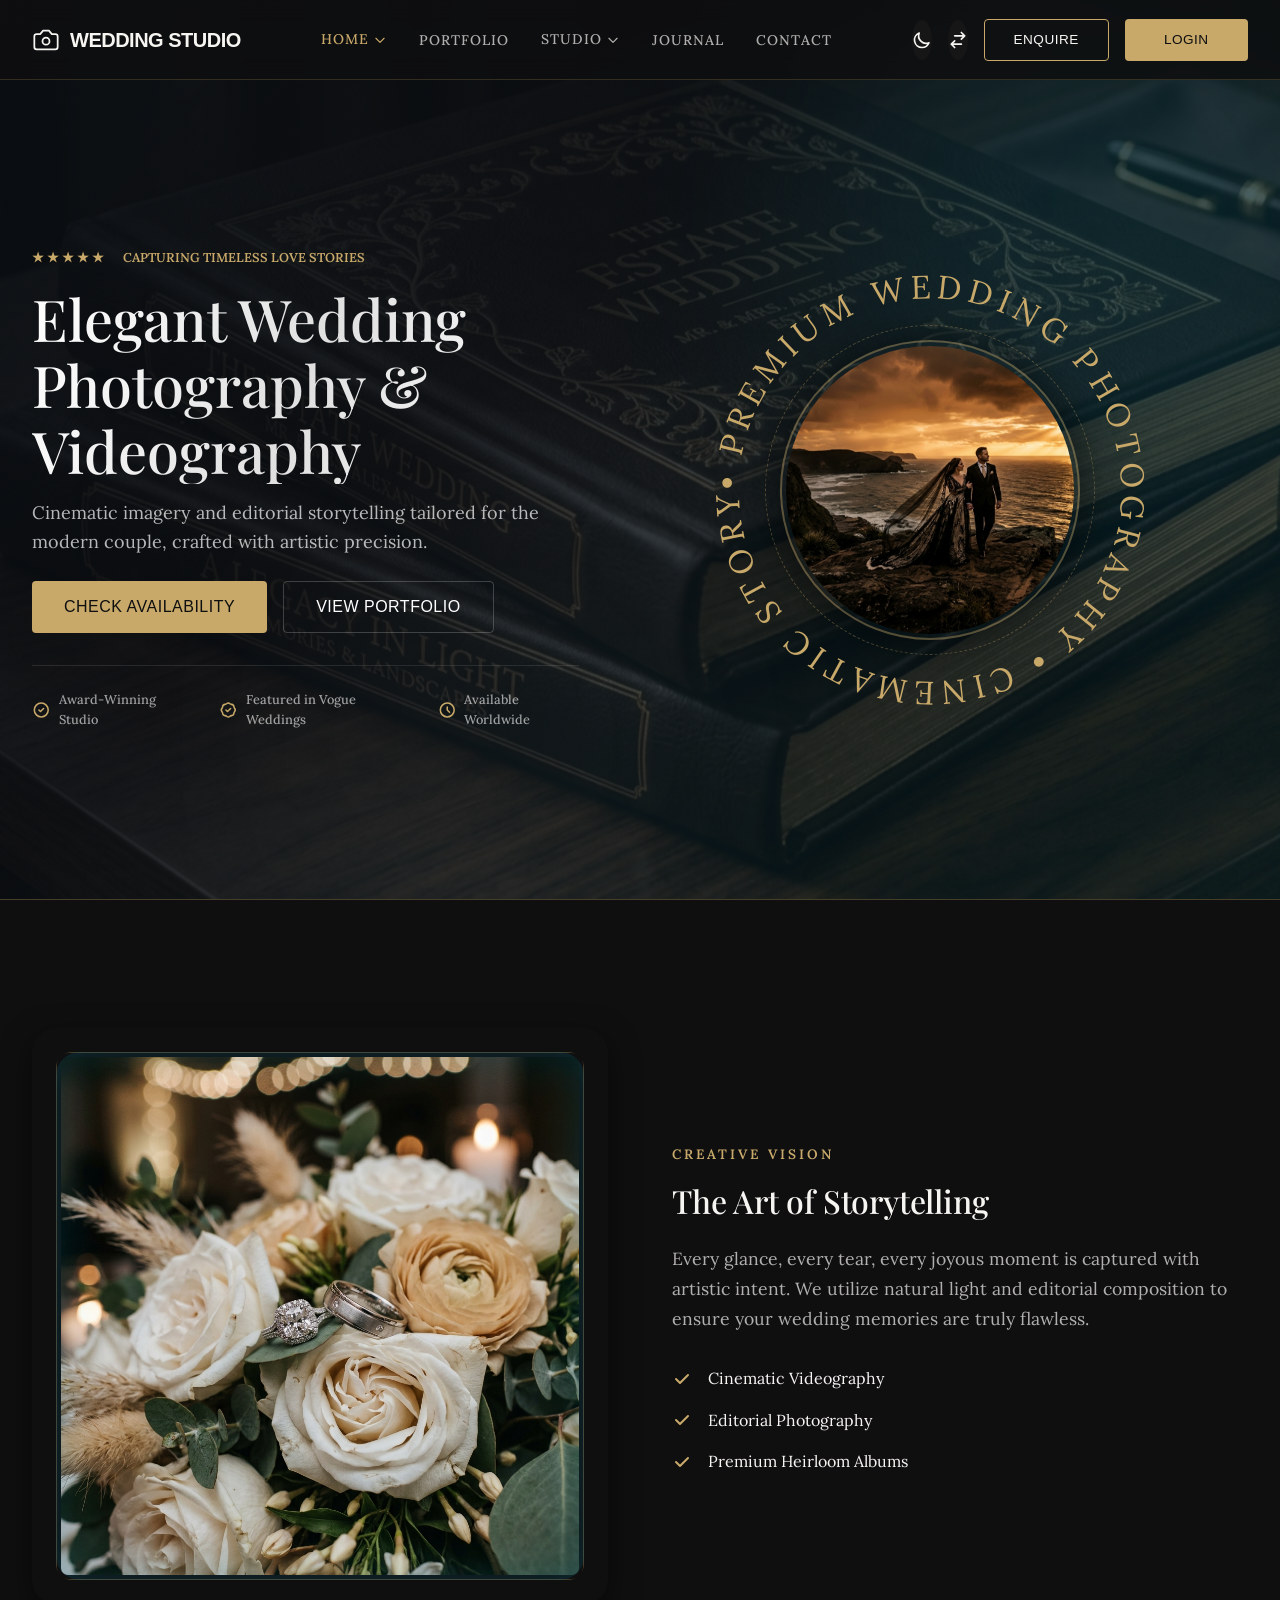
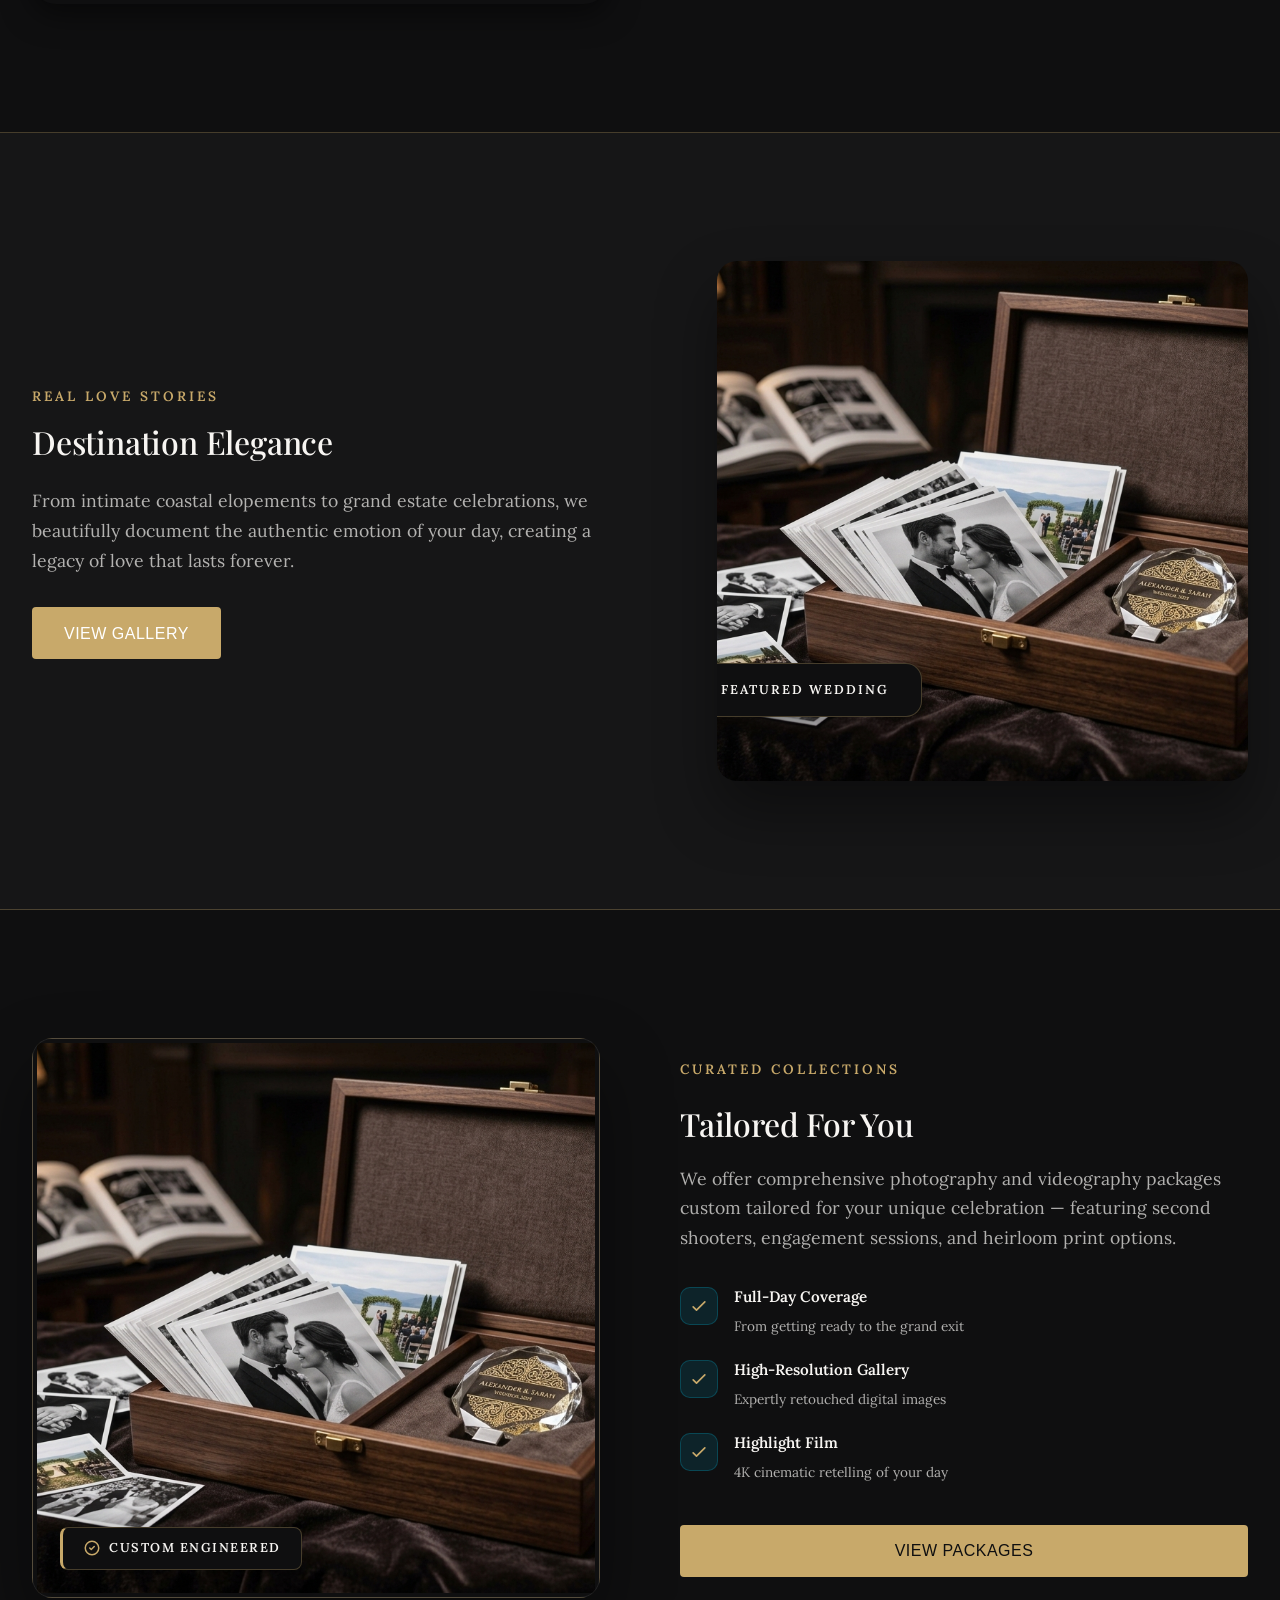
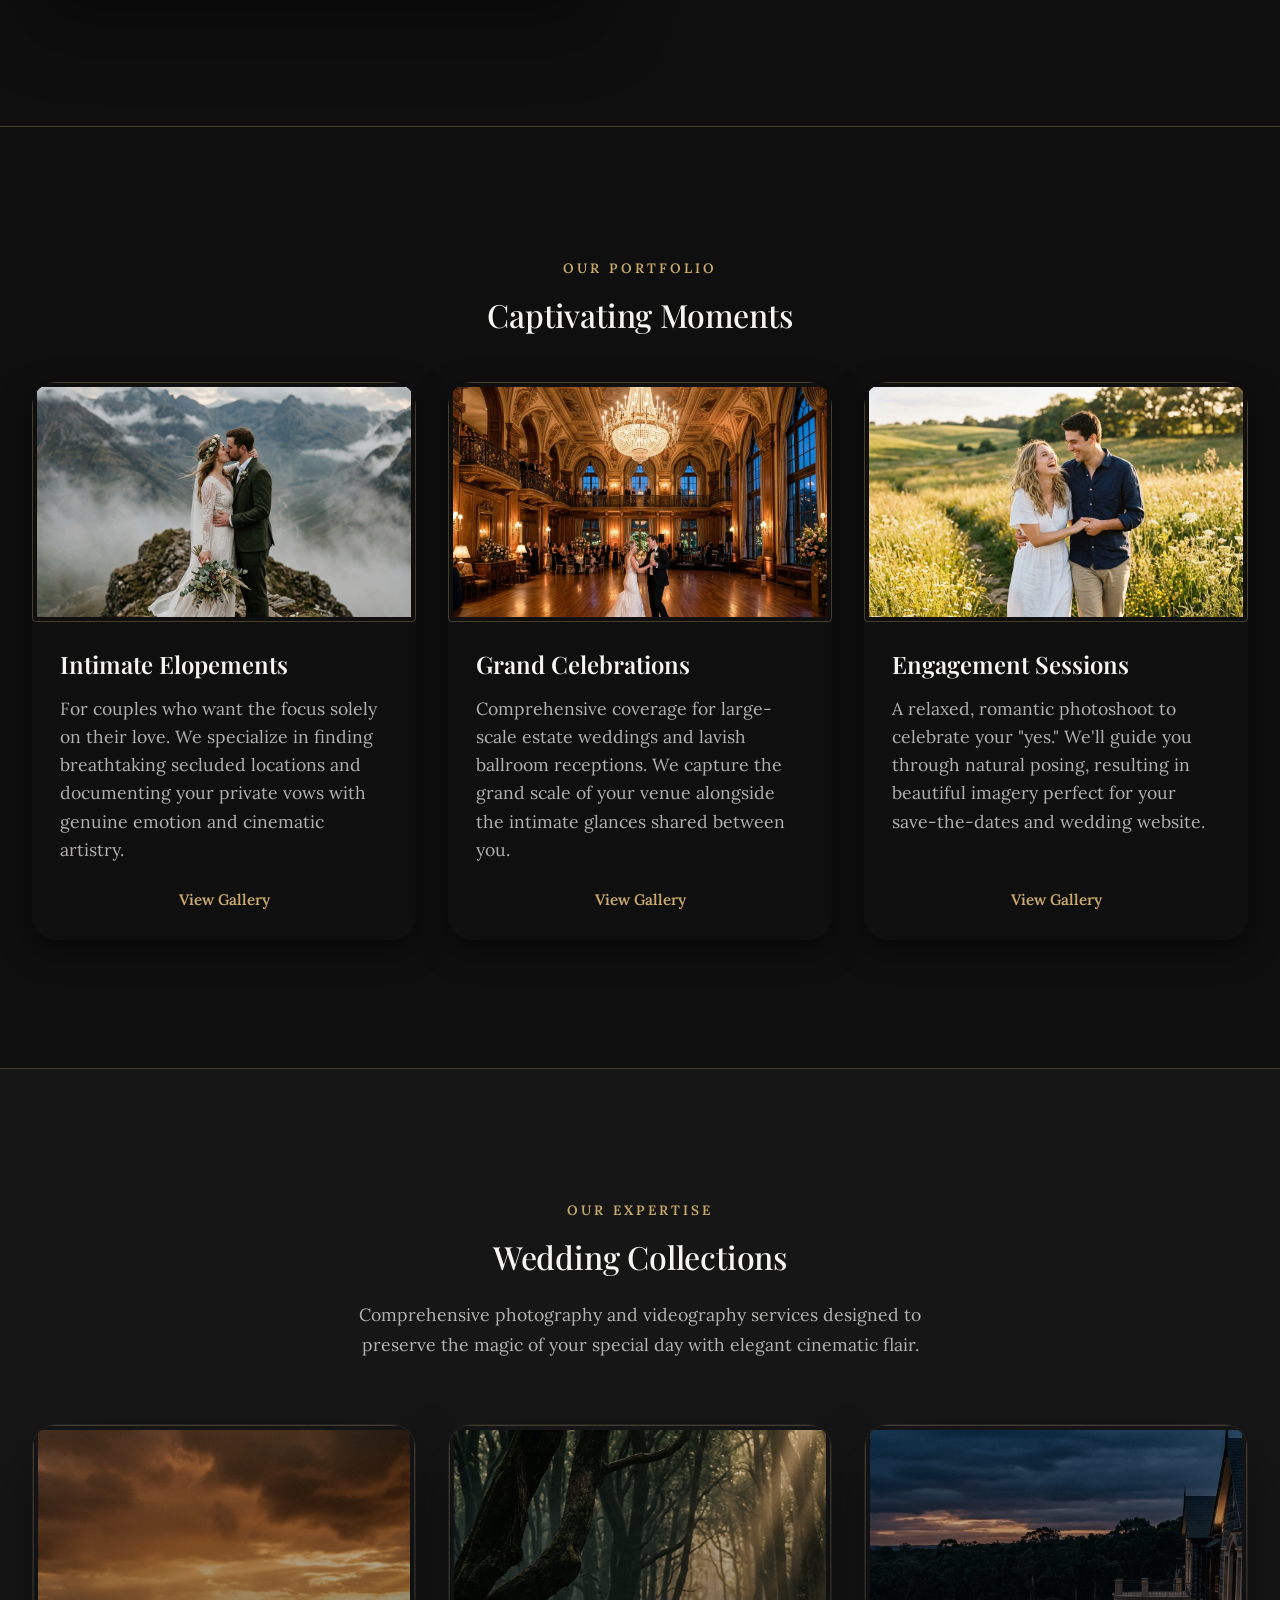
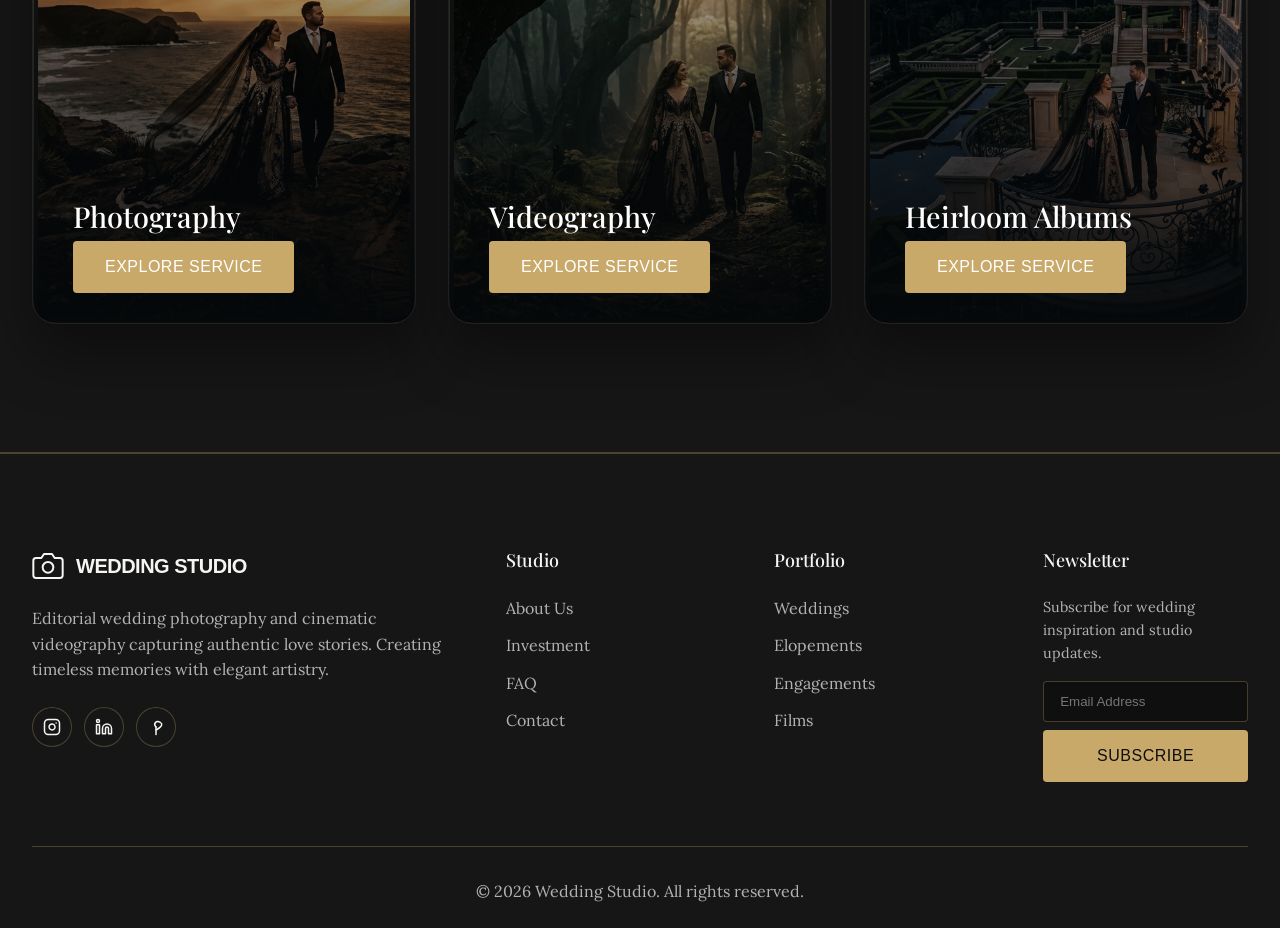
==== index.html @ 88a176ab "Deploy to GitHub Pages" ====
<!DOCTYPE html>
<html lang="en" dir="ltr">
<head>
    <meta charset="UTF-8">
    <meta name="viewport" content="width=device-width, initial-scale=1.0">
    <title>Wedding Photography & Videography Studio</title>
    <meta name="description" content="Elegant, image-led layout showcasing wedding photography and videography packages, portfolio gallery by venue and style.">
    
    <!-- Fonts -->
    <link rel="preconnect" href="https://fonts.googleapis.com">
    <link rel="preconnect" href="https://fonts.gstatic.com" crossorigin>
    <link href="https://fonts.googleapis.com/css2?family=Lora:ital,wght@0,400;0,500;0,600;1,400&family=Playfair+Display:wght@400;500;600;700&display=swap" rel="stylesheet">
    
    <!-- CSS -->
    <link rel="stylesheet" href="assets/css/style.css">
    <link rel="stylesheet" href="assets/css/dark-mode.css">
    <link rel="stylesheet" href="assets/css/rtl.css">
    <link rel="icon" type="image/svg+xml" href="assets/images/brand-logo.svg">
</head>
<body>
    <!-- Navbar -->
    <nav class="navbar">
        <div class="container flex-between">
            <a href="index.html" class="brand" style="display: flex; align-items: center;">
                <svg width="28" height="28" viewBox="0 0 24 24" fill="none" stroke="currentColor" stroke-width="1.5" stroke-linecap="round" stroke-linejoin="round" style="margin-right: 10px;">
                    <path d="M14.5 4h-5L7 7H4a2 2 0 0 0-2 2v9a2 2 0 0 0 2 2h16a2 2 0 0 0 2-2V9a2 2 0 0 0-2-2h-3l-2.5-3z"></path>
                    <circle cx="12" cy="13" r="3"></circle>
                </svg>
                Wedding Studio
            </a>
            
                        <ul class="nav-links">
                <li class="nav-dropdown">
                    <a href="index.html" class="nav-link active">Home <svg width="14" height="14" fill="none" stroke="currentColor" viewBox="0 0 24 24" style="margin-left: 4px; margin-top: 2px;"><path stroke-linecap="round" stroke-linejoin="round" stroke-width="2" d="M19 9l-7 7-7-7"></path></svg></a>
                    <div class="dropdown-content">
                        <a href="index.html" class="active">Classic Style</a>
                        <a href="home-2.html">Editorial Style</a>
                    </div>
                </li>
                <li><a href="portfolio.html" class="nav-link">Portfolio</a></li>
                <li class="nav-dropdown">
                    <a href="about.html" class="nav-link">Studio <svg width="14" height="14" fill="none" stroke="currentColor" viewBox="0 0 24 24" style="margin-left: 4px; margin-top: 2px;"><path stroke-linecap="round" stroke-linejoin="round" stroke-width="2" d="M19 9l-7 7-7-7"></path></svg></a>
                    <div class="dropdown-content">
                        <a href="about.html">About Us</a>
                        <a href="services.html">Services</a>
                        <a href="pricing.html">Pricing</a>
                    </div>
                </li>
                <li><a href="journal.html" class="nav-link">Journal</a></li>
                <li><a href="contact.html" class="nav-link">Contact</a></li>
            </ul>
            
            <div class="nav-actions">
                <button id="openEnquireModal" class="btn btn-secondary" style="padding: 0 1.5rem; height: 42px; font-size: 0.85rem;">Enquire</button>
                <a href="login.html" class="btn btn-primary" style="padding: 0 1.5rem; height: 42px; font-size: 0.85rem;">Login</a>
                <button id="darkModeToggle" class="icon-btn" aria-label="Toggle Dark Mode">
                    <svg width="20" height="20" fill="none" stroke="currentColor" viewBox="0 0 24 24" xmlns="http://www.w3.org/2000/svg"><path stroke-linecap="round" stroke-linejoin="round" stroke-width="2" d="M20.354 15.354A9 9 0 018.646 3.646 9.003 9.003 0 0012 21a9.003 9.003 0 008.354-5.646z"></path></svg>
                </button>
                <button id="rtlToggle" class="icon-btn" aria-label="Toggle RTL">
                    <svg width="20" height="20" fill="none" stroke="currentColor" viewBox="0 0 24 24" xmlns="http://www.w3.org/2000/svg"><path stroke-linecap="round" stroke-linejoin="round" stroke-width="2" d="M8 7h12m0 0l-4-4m4 4l-4 4m0 6H4m0 0l4 4m-4-4l4-4"></path></svg>
                </button>
                <button class="mobile-menu-btn icon-btn" aria-label="Menu">
                    <svg width="24" height="24" fill="none" stroke="currentColor" viewBox="0 0 24 24" xmlns="http://www.w3.org/2000/svg"><path stroke-linecap="round" stroke-linejoin="round" stroke-width="2" d="M4 6h16M4 12h16M4 18h16"></path></svg>
                </button>
            </div>
        </div>
    </nav>

    <!-- Ultra-Premium Hero Section -->
    <section class="hero ultra-premium-hero" id="homeHero">
        <div class="hero-bg">
            <img src="assets/images/heirloom_albums_2.png" alt="Elegant Wedding Couple" class="parallax-bg">
        </div>
        <div class="hero-overlay"></div>
        
        <!-- Ambient Volumetric Lights -->
        <div class="ambient-light light-1"></div>
        <div class="ambient-light light-2"></div>
        
        <div class="container hero-container-split">
            <!-- Left Side: Content -->
            <div class="hero-content-left">
                <div class="hero-eyebrow">
                    <span class="star-rating">★★★★★</span>
                    <span>Capturing Timeless Love Stories</span>
                </div>
                
                <h1 class="hero-title">Elegant Wedding Photography & Videography</h1>
                <p class="hero-subtitle">Cinematic imagery and editorial storytelling tailored for the modern couple, crafted with artistic precision.</p>
                
                <div class="hero-buttons">
                    <a href="contact.html" class="btn btn-primary">Check Availability</a>
                    <a href="portfolio.html" class="btn btn-secondary">View Portfolio</a>
                </div>
                
                <div class="hero-trust-row">
                    <div class="trust-item">
                        <svg width="20" height="20" fill="none" stroke="currentColor" viewBox="0 0 24 24"><path stroke-linecap="round" stroke-linejoin="round" stroke-width="2" d="M9 12l2 2 4-4m6 2a9 9 0 11-18 0 9 9 0 0118 0z"></path></svg>
                        <span>Award-Winning Studio</span>
                    </div>
                    <div class="trust-item">
                        <svg width="20" height="20" fill="none" stroke="currentColor" viewBox="0 0 24 24"><path stroke-linecap="round" stroke-linejoin="round" stroke-width="2" d="M9 12l2 2 4-4M7.835 4.697a3.42 3.42 0 001.946-.806 3.42 3.42 0 014.438 0 3.42 3.42 0 001.946.806 3.42 3.42 0 013.138 3.138 3.42 3.42 0 00.806 1.946 3.42 3.42 0 010 4.438 3.42 3.42 0 00-.806 1.946 3.42 3.42 0 01-3.138 3.138 3.42 3.42 0 00-1.946.806 3.42 3.42 0 01-4.438 0 3.42 3.42 0 00-1.946-.806 3.42 3.42 0 01-3.138-3.138 3.42 3.42 0 00-.806-1.946 3.42 3.42 0 010-4.438 3.42 3.42 0 00.806-1.946 3.42 3.42 0 013.138-3.138z"></path></svg>
                        <span>Featured in Vogue Weddings</span>
                    </div>
                    <div class="trust-item">
                        <svg width="20" height="20" fill="none" stroke="currentColor" viewBox="0 0 24 24"><path stroke-linecap="round" stroke-linejoin="round" stroke-width="2" d="M12 8v4l3 3m6-3a9 9 0 11-18 0 9 9 0 0118 0z"></path></svg>
                        <span>Available Worldwide</span>
                    </div>
                </div>
            </div>
            
            <!-- Right Side: Circular Animation Showcase -->
            <div class="hero-showcase-right" id="heroShowcase" style="display: flex; justify-content: center; align-items: center; position: relative; min-height: 500px;">
                <style>
                    .rotating-hero-wrapper {
                        position: relative;
                        width: 450px;
                        height: 450px;
                        display: flex;
                        justify-content: center;
                        align-items: center;
                    }
                    .rotating-text-ring {
                        position: absolute;
                        width: 100%;
                        height: 100%;
                        animation: rotateRing 25s linear infinite;
                    }
                    @keyframes rotateRing {
                        0% { transform: rotate(0deg); }
                        100% { transform: rotate(360deg); }
                    }
                    .rotating-text-ring svg {
                        width: 100%;
                        height: 100%;
                        fill: var(--accent-primary, #C8A96A);
                        font-family: 'Lora', 'Playfair Display', serif;
                        font-size: 14.5px;
                        letter-spacing: 2.5px;
                        text-transform: uppercase;
                    }
                    .center-hero-img {
                        width: 300px;
                        height: 300px;
                        border-radius: 50%;
                        object-fit: cover;
                        border: 2px solid rgba(200, 169, 106, 0.4);
                        box-shadow: 0 0 40px rgba(0,0,0,0.6);
                        z-index: 2;
                        position: relative;
                    }
                    .decorative-circle {
                        position: absolute;
                        width: 330px;
                        height: 330px;
                        border-radius: 50%;
                        border: 1px dashed rgba(200, 169, 106, 0.4);
                        animation: rotateRing 40s linear infinite reverse;
                    }
                    @media (max-width: 768px) {
                        .rotating-hero-wrapper {
                            width: 320px;
                            height: 320px;
                        }
                        .center-hero-img {
                            width: 200px;
                            height: 200px;
                        }
                        .decorative-circle {
                            width: 230px;
                            height: 230px;
                        }
                        .rotating-text-ring svg {
                            font-size: 14.5px;
                        }
                    }
                </style>
                <div class="rotating-hero-wrapper">
                    <div class="decorative-circle"></div>
                    <div class="rotating-text-ring">
                        <svg viewBox="0 0 200 200">
                            <path id="textPathRing" fill="transparent" d="M 100, 100 m -85, 0 a 85,85 0 1,1 170,0 a 85,85 0 1,1 -170,0" />
                            <text>
                                <textPath href="#textPathRing" startOffset="0">
                                    • PREMIUM WEDDING PHOTOGRAPHY • CINEMATIC STORYTELLING
                                </textPath>
                            </text>
                        </svg>
                    </div>
                    <img src="assets/images/hero_wedding_2.png" alt="Elegant wedding moment" class="center-hero-img">
                </div>
            </div>
        </div>
    </section>

    <!-- SECTION 1: Our Approach -->
    <section class="premium-section sec-craftsmanship">
        <div class="container grid grid-2" style="align-items: center; gap: 4rem;">
            <div class="premium-card reveal reveal-right" style="padding: 1.5rem; display: flex; justify-content: center; align-items: center;">
                <div class="image-wrapper glow-effect" style="width: 100%; border-radius: 16px; overflow: hidden;">
                    <img src="assets/images/wedding_details.png" alt="Wedding Studio Image" style="width: 100%; height: auto; border-radius: 12px; display: block;">
                </div>
            </div>
            <div class="reveal reveal-left">
                <span class="eyebrow">Creative Vision</span>
                <h2>The Art of Storytelling</h2>
                <p>Every glance, every tear, every joyous moment is captured with artistic intent. We utilize natural light and editorial composition to ensure your wedding memories are truly flawless.</p>
                <ul class="check-list">
                    <li><svg width="20" height="20" fill="currentColor" viewBox="0 0 20 20"><path fill-rule="evenodd" d="M16.707 5.293a1 1 0 010 1.414l-8 8a1 1 0 01-1.414 0l-4-4a1 1 0 011.414-1.414L8 12.586l7.293-7.293a1 1 0 011.414 0z" clip-rule="evenodd"></path></svg> Cinematic Videography</li>
                    <li><svg width="20" height="20" fill="currentColor" viewBox="0 0 20 20"><path fill-rule="evenodd" d="M16.707 5.293a1 1 0 010 1.414l-8 8a1 1 0 01-1.414 0l-4-4a1 1 0 011.414-1.414L8 12.586l7.293-7.293a1 1 0 011.414 0z" clip-rule="evenodd"></path></svg> Editorial Photography</li>
                    <li><svg width="20" height="20" fill="currentColor" viewBox="0 0 20 20"><path fill-rule="evenodd" d="M16.707 5.293a1 1 0 010 1.414l-8 8a1 1 0 01-1.414 0l-4-4a1 1 0 011.414-1.414L8 12.586l7.293-7.293a1 1 0 011.414 0z" clip-rule="evenodd"></path></svg> Premium Heirloom Albums</li>
                </ul>
            </div>
        </div>
    </section>

    <!-- SECTION 2: Featured Real Weddings -->
    <section class="premium-section sec-signature">
        <div class="container split-gallery">
            <div class="gallery-content reveal reveal-up">
                <span class="eyebrow">Real Love Stories</span>
                <h2>Destination Elegance</h2>
                <p>From intimate coastal elopements to grand estate celebrations, we beautifully document the authentic emotion of your day, creating a legacy of love that lasts forever.</p>
                <a href="portfolio.html" class="btn-text">View Gallery <svg width="20" height="20" fill="none" stroke="currentColor" viewBox="0 0 24 24"><path stroke-linecap="round" stroke-linejoin="round" stroke-width="2" d="M17 8l4 4m0 0l-4 4m4-4H3"></path></svg></a>
            </div>
            <div class="gallery-image reveal reveal-scale">
                <img src="assets/images/heirloom_albums_5.png" alt="Stunning Destination Wedding">
                <div class="premium-badge">Featured Wedding</div>
            </div>
        </div>
    </section>

    <!-- SECTION 3: The Sanctuary -->
    <section class="premium-section sec-sanctuary">
        <div class="container sanctuary-split">
            <!-- Right: Image -->
            <div class="sanctuary-image reveal reveal-left">
                <div class="sanctuary-img-wrap">
                    <img src="assets/images/heirloom_albums_5.png" alt="Wedding Studio Image">
                    <div class="sanctuary-badge">
                        <svg width="18" height="18" fill="none" stroke="currentColor" viewBox="0 0 24 24"><path stroke-linecap="round" stroke-linejoin="round" stroke-width="2" d="M9 12l2 2 4-4m6 2a9 9 0 11-18 0 9 9 0 0118 0z"/></svg>
                        <span>Custom Engineered</span>
                    </div>
                </div>
            </div>
            <!-- Left: Content -->
            <div class="sanctuary-content reveal reveal-right">
                <span class="eyebrow">Curated Collections</span>
                <h2>Tailored For You</h2>
                <p>We offer comprehensive photography and videography packages custom tailored for your unique celebration — featuring second shooters, engagement sessions, and heirloom print options.</p>
                <ul class="sanctuary-features">
                    <li>
                        <div class="feat-icon">
                            <svg width="20" height="20" fill="none" stroke="currentColor" viewBox="0 0 24 24"><path stroke-linecap="round" stroke-linejoin="round" stroke-width="2" d="M5 13l4 4L19 7"/></svg>
                        </div>
                        <div>
                            <strong>Full-Day Coverage</strong>
                            <span>From getting ready to the grand exit</span>
                        </div>
                    </li>
                    <li>
                        <div class="feat-icon">
                            <svg width="20" height="20" fill="none" stroke="currentColor" viewBox="0 0 24 24"><path stroke-linecap="round" stroke-linejoin="round" stroke-width="2" d="M5 13l4 4L19 7"/></svg>
                        </div>
                        <div>
                            <strong>High-Resolution Gallery</strong>
                            <span>Expertly retouched digital images</span>
                        </div>
                    </li>
                    <li>
                        <div class="feat-icon">
                            <svg width="20" height="20" fill="none" stroke="currentColor" viewBox="0 0 24 24"><path stroke-linecap="round" stroke-linejoin="round" stroke-width="2" d="M5 13l4 4L19 7"/></svg>
                        </div>
                        <div>
                            <strong>Highlight Film</strong>
                            <span>4K cinematic retelling of your day</span>
                        </div>
                    </li>
                </ul>
                <a href="pricing.html" class="btn btn-primary" style="margin-top: 0.5rem;">View Packages</a>
            </div>
        </div>
    </section>

    <!-- SECTION 4: Portfolio Categories -->
    <section class="premium-section sec-corporate">
        <div class="container">
            <div class="text-center reveal reveal-up">
                <span class="eyebrow">Our Portfolio</span>
                <h2>Captivating Moments</h2>
            </div>
            <div class="grid portfolio-grid" style="display: grid; grid-template-columns: repeat(auto-fit, minmax(300px, 1fr)); margin-top: 3rem; gap: 2rem;">
                <!-- Card 1 -->
                <div class="premium-card reveal reveal-up" style="padding: 0; border-radius: 24px; display: flex; flex-direction: column; transition: transform 0.3s ease, box-shadow 0.3s ease; cursor: pointer; border: none; overflow: hidden;" onmouseover="this.style.transform='translateY(-10px)'; this.style.boxShadow='0 20px 40px rgba(0,0,0,0.15)';" onmouseout="this.style.transform='translateY(0)'; this.style.boxShadow='none';">
                    <img src="assets/images/portfolio_elopement.png" alt="Intimate Elopements" style="width: 100%; height: 240px; object-fit: cover; display: block;">
                    <div style="padding: 1.75rem; display: flex; flex-direction: column; flex-grow: 1;">
                        <h3 style="color: var(--text-primary); font-size: 1.5rem; margin-bottom: 1rem; font-weight: 600;">Intimate Elopements</h3>
                        <p style="color: var(--text-secondary); margin-bottom: 1.5rem; line-height: 1.6; flex-grow: 1;">For couples who want the focus solely on their love. We specialize in finding breathtaking secluded locations and documenting your private vows with genuine emotion and cinematic artistry.</p>
                        <a href="portfolio.html" style="display: inline-flex; align-items: center; justify-content: center; width: 100%; color: var(--accent-primary, #C8A96A); font-weight: 600; text-decoration: none; font-size: 0.95rem;">
                            View Gallery
                        </a>
                    </div>
                </div>
                
                <!-- Card 2 -->
                <div class="premium-card reveal reveal-up" style="transition-delay: 0.2s; padding: 0; border-radius: 24px; display: flex; flex-direction: column; transition: transform 0.3s ease, box-shadow 0.3s ease; cursor: pointer; border: none; overflow: hidden;" onmouseover="this.style.transform='translateY(-10px)'; this.style.boxShadow='0 20px 40px rgba(0,0,0,0.15)';" onmouseout="this.style.transform='translateY(0)'; this.style.boxShadow='none';">
                    <img src="assets/images/portfolio_estate.png" alt="Grand Celebrations" style="width: 100%; height: 240px; object-fit: cover; display: block;">
                    <div style="padding: 1.75rem; display: flex; flex-direction: column; flex-grow: 1;">
                        <h3 style="color: var(--text-primary); font-size: 1.5rem; margin-bottom: 1rem; font-weight: 600;">Grand Celebrations</h3>
                        <p style="color: var(--text-secondary); margin-bottom: 1.5rem; line-height: 1.6; flex-grow: 1;">Comprehensive coverage for large-scale estate weddings and lavish ballroom receptions. We capture the grand scale of your venue alongside the intimate glances shared between you.</p>
                        <a href="portfolio.html" style="display: inline-flex; align-items: center; justify-content: center; width: 100%; color: var(--accent-primary, #C8A96A); font-weight: 600; text-decoration: none; font-size: 0.95rem;">
                            View Gallery
                        </a>
                    </div>
                </div>
                
                <!-- Card 3 -->
                <div class="premium-card reveal reveal-up" style="transition-delay: 0.4s; padding: 0; border-radius: 24px; display: flex; flex-direction: column; transition: transform 0.3s ease, box-shadow 0.3s ease; cursor: pointer; border: none; overflow: hidden;" onmouseover="this.style.transform='translateY(-10px)'; this.style.boxShadow='0 20px 40px rgba(0,0,0,0.15)';" onmouseout="this.style.transform='translateY(0)'; this.style.boxShadow='none';">
                    <img src="assets/images/portfolio_engagement.png" alt="Engagement Sessions" style="width: 100%; height: 240px; object-fit: cover; display: block;">
                    <div style="padding: 1.75rem; display: flex; flex-direction: column; flex-grow: 1;">
                        <h3 style="color: var(--text-primary); font-size: 1.5rem; margin-bottom: 1rem; font-weight: 600;">Engagement Sessions</h3>
                        <p style="color: var(--text-secondary); margin-bottom: 1.5rem; line-height: 1.6; flex-grow: 1;">A relaxed, romantic photoshoot to celebrate your "yes." We'll guide you through natural posing, resulting in beautiful imagery perfect for your save-the-dates and wedding website.</p>
                        <a href="portfolio.html" style="display: inline-flex; align-items: center; justify-content: center; width: 100%; color: var(--accent-primary, #C8A96A); font-weight: 600; text-decoration: none; font-size: 0.95rem;">
                            View Gallery
                        </a>
                    </div>
                </div>
            </div>
        </div>
    </section>

    <!-- SECTION 5: Premium Services Gallery -->
    <section class="premium-section sec-services" id="services">
        <div class="container">
            <div class="text-center reveal reveal-up" style="margin-bottom: 4rem;">
                <span class="eyebrow">Our Expertise</span>
                <h2>Wedding Collections</h2>
                <p style="max-width: 600px; margin: 0 auto;">Comprehensive photography and videography services designed to preserve the magic of your special day with elegant cinematic flair.</p>
            </div>
            
            <div class="service-gallery-grid">
                <!-- Card 1 -->
                <a href="services.html" class="service-premium-card reveal reveal-scale">
                    <img src="assets/images/hero_wedding_2.png" alt="Wedding Photography">
                    <div class="card-overlay">
                        <div class="content">
                            <h3>Photography</h3>
                            <p>Editorial-style image captures focused on authentic emotion and timeless portraits.</p>
                            <span class="explore-link">Explore Service <svg width="20" height="20" fill="none" stroke="currentColor" viewBox="0 0 24 24"><path stroke-linecap="round" stroke-linejoin="round" stroke-width="2" d="M17 8l4 4m0 0l-4 4m4-4H3"></path></svg></span>
                        </div>
                    </div>
                </a>
                <!-- Card 2 -->
                <a href="services.html" class="service-premium-card reveal reveal-up" style="transition-delay: 0.1s">
                    <img src="assets/images/hero_wedding_3.png" alt="Cinematic Videography">
                    <div class="card-overlay">
                        <div class="content">
                            <h3>Videography</h3>
                            <p>High-definition cinematic storytelling weaving together the audio and visuals of your day.</p>
                            <span class="explore-link">Explore Service <svg width="20" height="20" fill="none" stroke="currentColor" viewBox="0 0 24 24"><path stroke-linecap="round" stroke-linejoin="round" stroke-width="2" d="M17 8l4 4m0 0l-4 4m4-4H3"></path></svg></span>
                        </div>
                    </div>
                </a>
                <!-- Card 3 -->
                <a href="services.html" class="service-premium-card reveal reveal-scale" style="transition-delay: 0.2s">
                    <img src="assets/images/hero_wedding_4.png" alt="Heirloom Albums">
                    <div class="card-overlay">
                        <div class="content">
                            <h3>Heirloom Albums</h3>
                            <p>Custom-designed, handcrafted albums to showcase your memories for generations.</p>
                            <span class="explore-link">Explore Service <svg width="20" height="20" fill="none" stroke="currentColor" viewBox="0 0 24 24"><path stroke-linecap="round" stroke-linejoin="round" stroke-width="2" d="M17 8l4 4m0 0l-4 4m4-4H3"></path></svg></span>
                        </div>
                    </div>
                </a>
            </div>
        </div>
    </section>

    <!-- Footer -->
    <footer class="footer">
        <div class="container">
            <div class="footer-grid">
                <div>
                    <a href="index.html" class="footer-brand" style="display: flex; align-items: center;">
                        <svg width="32" height="32" viewBox="0 0 24 24" fill="none" stroke="currentColor" stroke-width="1.5" stroke-linecap="round" stroke-linejoin="round" style="margin-right: 12px;">
                            <path d="M23 19a2 2 0 0 1-2 2H3a2 2 0 0 1-2-2V8a2 2 0 0 1 2-2h4l2-3h6l2 3h4a2 2 0 0 1 2 2z"></path>
                            <circle cx="12" cy="13" r="4"></circle>
                        </svg>
                        Wedding Studio
                    </a>
                    <p>Editorial wedding photography and cinematic videography capturing authentic love stories. Creating timeless memories with elegant artistry.</p>
                    <div class="footer-socials" style="margin-top: 1.5rem; display: flex; gap: 0.75rem;">
                        <a href="#" class="social-icon" aria-label="Instagram">
                            <svg width="18" height="18" fill="none" stroke="currentColor" stroke-width="2" stroke-linecap="round" stroke-linejoin="round" viewBox="0 0 24 24"><rect x="2" y="2" width="20" height="20" rx="5" ry="5"></rect><path d="M16 11.37A4 4 0 1112.63 8 4 4 0 0116 11.37z"></path><line x1="17.5" y1="6.5" x2="17.51" y2="6.5"></line></svg>
                        </a>
                        <a href="#" class="social-icon" aria-label="LinkedIn">
                            <svg width="18" height="18" fill="none" stroke="currentColor" stroke-width="2" stroke-linecap="round" stroke-linejoin="round" viewBox="0 0 24 24"><path d="M16 8a6 6 0 016 6v7h-4v-7a2 2 0 00-2-2 2 2 0 00-2 2v7h-4v-7a6 6 0 016-6z"></path><rect x="2" y="9" width="4" height="12"></rect><circle cx="4" cy="4" r="2"></circle></svg>
                        </a>
                        <a href="#" class="social-icon" aria-label="Pinterest">
                            <svg width="18" height="18" fill="none" stroke="currentColor" stroke-width="2" stroke-linecap="round" stroke-linejoin="round" viewBox="0 0 24 24"><line x1="12" y1="12" x2="12" y2="22"></line><path d="M12 12c-4-4 0-10 6-6s-6 10-6 10"></path></svg>
                        </a>
                    </div>
                </div>
                <div>
                    <h5 class="footer-title">Studio</h5>
                    <ul class="footer-links">
                        <li><a href="about.html">About Us</a></li>
                        <li><a href="pricing.html">Investment</a></li>
                        <li><a href="#">FAQ</a></li>
                        <li><a href="contact.html">Contact</a></li>
                    </ul>
                </div>
                <div>
                    <h5 class="footer-title">Portfolio</h5>
                    <ul class="footer-links">
                        <li><a href="portfolio.html">Weddings</a></li>
                        <li><a href="portfolio.html">Elopements</a></li>
                        <li><a href="portfolio.html">Engagements</a></li>
                        <li><a href="portfolio.html">Films</a></li>
                    </ul>
                </div>
                <div>
                    <h5 class="footer-title">Newsletter</h5>
                    <p style="margin-bottom: 1rem; color: var(--text-secondary); font-size: 0.9rem;">Subscribe for wedding inspiration and studio updates.</p>
                    <form class="newsletter-form" style="display: flex; gap: 0.5rem; flex-direction: column;">
                        <input type="email" placeholder="Email Address" required style="padding: 0.75rem 1rem; border-radius: 4px; border: 1px solid var(--border-color); background: var(--bg-primary); color: var(--text-primary); width: 100%; outline: none; transition: 0.3s;">
                        <button type="submit" class="btn btn-primary" style="padding: 0.75rem 1rem; width: 100%; justify-content: center;">Subscribe</button>
                    </form>
                </div>
            </div>
            <div class="footer-bottom">
                <p>&copy; 2026 Wedding Studio. All rights reserved.</p>
            </div>
        </div>
    </footer>

    <!-- Back to Top -->
    <button id="backToTop" class="back-to-top" aria-label="Back to Top">
        <svg width="24" height="24" fill="none" stroke="currentColor" viewBox="0 0 24 24" xmlns="http://www.w3.org/2000/svg"><path stroke-linecap="round" stroke-linejoin="round" stroke-width="2" d="M5 15l7-7 7 7"></path></svg>
    </button>

    <!-- JS -->
    <script src="assets/js/main.js"></script>
    <!-- Enquiry Modal HTML -->
    <div class="modal-overlay" id="enquireOverlay">
        <div class="enquire-modal">
            <button class="close-modal" id="closeEnquireModal">
                <svg width="24" height="24" fill="none" stroke="currentColor" viewBox="0 0 24 24"><path stroke-linecap="round" stroke-linejoin="round" stroke-width="2" d="M6 18L18 6M6 6l12 12"></path></svg>
            </button>
            <div class="step-indicator">
                <div class="step-dot active" id="dot1"></div>
                <div class="step-dot" id="dot2"></div>
                <div class="step-dot" id="dot3"></div>
            </div>
            
            <form id="enquireForm">
                <!-- Step 1 -->
                <div class="form-step active" id="step1">
                    <h2 style="margin-bottom: 1.5rem; font-size: 1.8rem; text-align: center;">Let's Get Started</h2>
                    <div class="enquire-form-group">
                        <label>Your Name</label>
                        <input type="text" placeholder="John Doe" required>
                    </div>
                    <div class="enquire-form-group">
                        <label>Email Address</label>
                        <input type="email" placeholder="john@example.com" required>
                    </div>
                    <div class="enquire-form-group">
                        <label>Phone Number</label>
                        <input type="tel" placeholder="(555) 123-4567" required>
                    </div>
                    <div class="modal-actions" style="justify-content: flex-end;">
                        <button type="button" class="btn btn-primary" onclick="nextStep(2)">Next Step</button>
                    </div>
                </div>

                <!-- Step 2 -->
                <div class="form-step" id="step2">
                    <h2 style="margin-bottom: 1.5rem; font-size: 1.8rem; text-align: center;">Wedding Details</h2>
                    <div class="enquire-form-group">
                        <label>Photography Style</label>
                        <select required>
                            <option value="">Select a style</option>
                            <option value="editorial">Editorial</option>
                            <option value="cinematic">Cinematic</option>
                            <option value="classic">Classic</option>
                        </select>
                    </div>
                    <div class="enquire-form-group">
                        <label>Estimated Guest Count</label>
                        <select required>
                            <option value="">Select range</option>
                            <option value="elopement">Under 20 (Elopement)</option>
                            <option value="small">20 - 75</option>
                            <option value="medium">75 - 150</option>
                            <option value="large">150+</option>
                        </select>
                    </div>
                    <div class="modal-actions">
                        <button type="button" class="btn btn-secondary" onclick="prevStep(1)">Back</button>
                        <button type="button" class="btn btn-primary" onclick="nextStep(3)">Next Step</button>
                    </div>
                </div>

                <!-- Step 3 -->
                <div class="form-step" id="step3">
                    <h2 style="margin-bottom: 1.5rem; font-size: 1.8rem; text-align: center;">Date & Venue</h2>
                    <div class="enquire-form-group">
                        <label>Wedding Date</label>
                        <input type="date" required>
                    </div>
                    <div class="enquire-form-group">
                        <label>Venue (or City)</label>
                        <input type="text" placeholder="e.g. Tuscany, Italy" required>
                    </div>
                    <div class="modal-actions">
                        <button type="button" class="btn btn-secondary" onclick="prevStep(2)">Back</button>
                        <button type="submit" class="btn btn-primary">Check Availability</button>
                    </div>
                </div>

                <!-- Step 4 (Success) -->
                <div class="form-step" id="step4" style="text-align: center; padding: 2rem 0;">
                    <svg width="64" height="64" fill="none" stroke="var(--accent-primary)" viewBox="0 0 24 24" style="margin: 0 auto 1.5rem;"><path stroke-linecap="round" stroke-linejoin="round" stroke-width="1.5" d="M9 12l2 2 4-4m6 2a9 9 0 11-18 0 9 9 0 0118 0z"></path></svg>
                    <h2 style="margin-bottom: 1rem; font-size: 1.8rem;">Request Received!</h2>
                    <p style="color: var(--text-secondary); line-height: 1.6;">Thank you for your enquiry. Our studio manager will get back to you within 24 hours regarding your date.</p>
                </div>
            </form>
        </div>
    </div>

    <!-- Modal JS -->
    <script>
        const openBtn = document.getElementById('openEnquireModal');
        const overlay = document.getElementById('enquireOverlay');
        const closeBtn = document.getElementById('closeEnquireModal');
        
        if(openBtn) openBtn.addEventListener('click', (e) => { e.preventDefault(); overlay.classList.add('active'); document.body.style.overflow = 'hidden'; });
        if(closeBtn) closeBtn.addEventListener('click', () => { overlay.classList.remove('active'); document.body.style.overflow = 'auto'; });
        if(overlay) overlay.addEventListener('click', (e) => { if(e.target === overlay) { overlay.classList.remove('active'); document.body.style.overflow = 'auto'; }});

        function nextStep(step) {
            document.querySelectorAll('.form-step').forEach(s => s.classList.remove('active'));
            document.getElementById('step' + step).classList.add('active');
            updateDots(step);
        }

        function prevStep(step) {
            document.querySelectorAll('.form-step').forEach(s => s.classList.remove('active'));
            document.getElementById('step' + step).classList.add('active');
            updateDots(step);
        }

        function updateDots(step) {
            document.querySelectorAll('.step-dot').forEach((dot, index) => {
                if(index < step) dot.classList.add('active');
                else dot.classList.remove('active');
            });
            if(step === 4) document.querySelector('.step-indicator').style.display = 'none';
        }

        document.getElementById('enquireForm')?.addEventListener('submit', function(e) {
            e.preventDefault();
            nextStep(4);
        });
    </script>
</body>
</html>
---- assets/css/style.css ----
/* ==========================================================================
   Base Styles & Variables
   ========================================================================== */
:root {
    /* Primary Colors */
    --bg-primary: #0F0F10;
    --bg-secondary: #161617; /* Very subtle depth from main background */
    --bg-card: #0F0F10;
    
    /* Accents */
    --accent-primary: #C8A96A; /* Champagne Gold */
    --accent-secondary: #B89452; /* Hover Gold */
    --accent-premium: #C8A96A;
    --accent-overlay: #151516;
    
    /* Text */
    --text-primary: #F7F5F2; /* Soft Ivory */
    --text-secondary: rgba(247, 245, 242, 0.7); /* Muted Ivory */
    
    /* Utilities */
    --border-color: rgba(200, 169, 106, 0.3); /* Subtle Gold Lines */
    --shadow-soft: 0 10px 30px rgba(0, 0, 0, 0.5);
    --shadow-hover: 0 20px 40px rgba(0, 0, 0, 0.8);
    --transition-smooth: all 0.4s cubic-bezier(0.25, 1, 0.5, 1);
    --overlay-bg: rgba(15, 15, 16, 0.85); /* Dark Overlay */
    --overlay-border: rgba(200, 169, 106, 0.2);
    
    /* Container Widths */
    --container-max: 1280px;
    --container-padding: 2rem;
}

/* Base Reset */
* {
    margin: 0;
    padding: 0;
    box-sizing: border-box;
}

html {
    scroll-behavior: smooth;
    font-size: 16px;
    overflow-x: hidden;
}

body {
    font-family: 'Lora', 'Playfair Display', serif;
    background-color: var(--bg-primary);
    color: var(--text-primary);
    line-height: 1.6;
    overflow-x: hidden;
    -webkit-font-smoothing: antialiased;
    -moz-osx-font-smoothing: grayscale;
}

/* ==========================================================================
   Typography
   ========================================================================== */
h1, h2, h3, h4, h5, h6 {
    font-family: 'Playfair Display', serif;
    color: var(--text-primary);
    line-height: 1.2;
    margin-bottom: 1rem;
}

h1 {
    font-size: 48px;
    font-weight: 500;
    letter-spacing: -0.5px;
}

h2 {
    font-size: 34px;
    font-weight: 500;
    letter-spacing: -0.2px;
}

h3 { font-size: 24px; font-weight: 500; }
h4 { font-size: 20px; font-weight: 500; }
h5 { font-size: 18px; font-weight: 500; }
h6 { font-size: 16px; font-weight: 600; text-transform: uppercase; letter-spacing: 1px; color: var(--accent-primary); }

p {
    font-size: 1rem;
    font-weight: 400;
    color: var(--text-secondary);
    margin-bottom: 1.5rem;
}

.text-large { font-size: 1.125rem; font-weight: 400; }
.text-small { font-size: 0.875rem; }
.text-center { text-align: center; }

a {
    color: var(--accent-primary);
    text-decoration: none;
    transition: var(--transition-smooth);
}

a:hover {
    color: var(--text-primary);
}

.brand, .footer-brand {
    color: var(--text-primary) !important;
}

img {
    max-width: 100%;
    height: auto;
    display: block;
    object-fit: cover;
    object-position: center;
}

/* ==========================================================================
   Layout
   ========================================================================== */
.container {
    width: 100%;
    max-width: var(--container-max);
    margin: 0 auto;
    padding: 0 var(--container-padding);
}

.section {
    padding: 6rem 0;
}

.section-bg {
    background-color: var(--bg-secondary);
}

.grid {
    display: grid;
    gap: 2rem;
}

.grid-2 { grid-template-columns: repeat(2, 1fr); }
.grid-3 { grid-template-columns: repeat(3, 1fr); }
.grid-4 { grid-template-columns: repeat(4, 1fr); }

.flex-center {
    display: flex;
    align-items: center;
    justify-content: center;
}

.flex-between {
    display: flex;
    align-items: center;
    justify-content: space-between;
}

.align-center {
    align-items: center;
}

/* ==========================================================================
   Buttons
   ========================================================================== */
.btn {
    display: inline-flex;
    align-items: center;
    justify-content: center;
    height: 52px;
    padding: 0 2rem;
    border-radius: 4px;
    font-family: 'Outfit', sans-serif;
    font-size: 1rem;
    font-weight: 500;
    text-transform: uppercase;
    letter-spacing: 0.5px;
    cursor: pointer;
    transition: var(--transition-smooth);
    border: none;
    outline: none;
}

.btn-primary {
    background-color: var(--accent-primary);
    color: #0F0F10;
}

.btn-primary:hover {
    background-color: var(--accent-secondary);
    color: #0F0F10;
    transform: translateY(-2px);
    box-shadow: 0 10px 20px rgba(200, 169, 106, 0.3);
}

.btn-secondary {
    background-color: transparent;
    color: var(--text-primary);
    border: 1px solid var(--accent-primary);
}

.btn-secondary:hover {
    background-color: var(--accent-primary);
    color: #0F0F10;
    transform: translateY(-2px);
}

.btn-accent {
    background-color: var(--text-primary);
    color: #0F0F10;
}

.btn-accent:hover {
    background-color: var(--accent-secondary);
    color: #0F0F10;
    transform: translateY(-2px);
}

/* ==========================================================================
   Navbar
   ========================================================================== */
.navbar {
    position: fixed;
    top: 0;
    left: 0;
    width: 100%;
    height: 80px;
    z-index: 1000;
    background: var(--overlay-bg);
    backdrop-filter: blur(12px);
    -webkit-backdrop-filter: blur(12px);
    border-bottom: 1px solid var(--overlay-border);
    transition: var(--transition-smooth);
}

.navbar .container {
    height: 100%;
}

.brand {
    font-family: 'Outfit', sans-serif;
    font-size: 1.25rem;
    font-weight: 600;
    color: var(--accent-premium);
    letter-spacing: -0.5px;
    text-transform: uppercase;
}

/* Logo SVG icon: visible in both themes */
.brand svg,
.footer-brand svg {
    color: var(--text-primary);
    flex-shrink: 0;
}

.nav-links {
    display: flex;
    list-style: none;
    gap: 2rem;
}

.nav-link {
    color: var(--text-secondary);
    font-size: 0.875rem;
    font-weight: 500;
    text-transform: uppercase;
    letter-spacing: 1px;
    white-space: nowrap;
}

.nav-link:hover, .nav-link.active {
    color: var(--accent-premium);
}

.nav-actions {
    display: flex;
    gap: 1rem;
    align-items: center;
}

.nav-actions #darkModeToggle { order: 1; }
.nav-actions #rtlToggle { order: 2; }
.nav-actions .btn-secondary { order: 3; }
.nav-actions .btn-primary { order: 4; }
.nav-actions .mobile-menu-btn { order: 5; }

.icon-btn {
    background: none;
    border: none;
    color: var(--text-primary);
    font-size: 1.25rem;
    cursor: pointer;
    transition: var(--transition-smooth);
    width: 40px;
    height: 40px;
    display: flex;
    align-items: center;
    justify-content: center;
    border-radius: 50%;
    background-color: var(--bg-secondary);
}

.icon-btn:hover {
    background-color: rgba(0, 0, 0, 0.05);
    color: var(--accent-premium);
}

.mobile-menu-btn {
    display: none;
}

/* ==========================================================================
   Hero Sections
   ========================================================================== */
.hero {
    height: 100vh;
    min-height: 700px;
    position: relative;
    display: flex;
    align-items: center;
    padding-top: 80px;
    overflow: hidden;
}

@keyframes glassShimmer {
    0% { background-position: 200% center; }
    100% { background-position: -200% center; }
}

@keyframes premiumReveal {
    0% {
        opacity: 0;
        transform: translateY(60px) scale(0.95) translateZ(0);
        filter: blur(20px);
        letter-spacing: 2px;
    }
    100% {
        opacity: 1;
        transform: translateY(0) scale(1) translateZ(0);
        filter: blur(0);
        letter-spacing: normal;
    }
}

.hero-bg {
    position: absolute;
    top: 0;
    left: 0;
    width: 100%;
    height: 100%;
    z-index: -1;
}

.hero-bg img {
    width: 100%;
    height: 100%;
    object-fit: cover;
    transform: scale(1.05);
    animation: slowZoom 20s ease-out forwards;
}

.hero-overlay {
    position: absolute;
    top: 0;
    left: 0;
    width: 100%;
    height: 100%;
    background: linear-gradient(to right, rgba(15, 15, 16, 0.95) 0%, rgba(15, 15, 16, 0.6) 100%);
    z-index: -1;
}

.hero-content {
    max-width: 750px;
}

.hero .hero-content {
    margin: 0 auto;
    text-align: center;
}

.hero-title {
    margin-bottom: 1.5rem;
    font-size: clamp(2.6rem, 5vw, 3.8rem);
}

.hero .hero-title {
    opacity: 0;
    transform: translateY(50px);
    filter: blur(15px);
    background: linear-gradient(
        110deg,
        #F6F7F8 0%,
        #F6F7F8 45%,
        #ffffff 50%,
        #F6F7F8 55%,
        #F6F7F8 100%
    );
    background-size: 200% auto;
    -webkit-background-clip: text;
    -webkit-text-fill-color: transparent;
    background-clip: text;
    color: transparent;
    animation: 
        premiumReveal 1.8s cubic-bezier(0.16, 1, 0.3, 1) forwards 0.2s,
        glassShimmer 8s linear infinite 3.5s;
}

.hero-subtitle {
    font-size: 1.125rem;
    margin-bottom: 2.5rem;
}

.hero .hero-subtitle {
    color: rgba(246, 247, 248, 0.9);
    opacity: 0;
    transform: translateY(60px) scale(0.95);
    filter: blur(20px);
    animation: premiumReveal 1.6s cubic-bezier(0.16, 1, 0.3, 1) forwards 0.4s;
}

.hero-buttons {
    display: flex;
    gap: 1rem;
}

.hero .hero-buttons {
    opacity: 0;
    transform: translateY(60px) scale(0.95);
    filter: blur(20px);
    animation: premiumReveal 1.6s cubic-bezier(0.16, 1, 0.3, 1) forwards 0.6s;
    justify-content: center;
}

.hero .btn-secondary {
    color: #F6F7F8;
    border-color: rgba(246, 247, 248, 0.3);
}

.hero .btn-secondary:hover {
    background-color: rgba(255, 255, 255, 0.1);
    border-color: #F6F7F8;
}

/* Hero 2 - Editorial Style */
.hero-split {
    display: flex;
    height: 100vh;
    min-height: 700px;
    padding-top: 80px;
}

.hero-split-content {
    flex: 1;
    display: flex;
    align-items: center;
    justify-content: center;
    padding: 0 4rem;
    background-color: var(--bg-secondary);
}

.hero-split-image {
    flex: 1;
    position: relative;
    overflow: hidden;
}

.hero-split-image img {
    width: 100%;
    height: 100%;
    object-fit: cover;
}

.hero-features {
    display: flex;
    gap: 2rem;
    color: var(--text-secondary);
    font-size: 0.9rem;
    border-top: 1px solid var(--border-color);
    padding-top: 1.5rem;
    margin-top: 1.5rem;
    flex-wrap: wrap;
}

.hero-features .feature-item {
    display: flex;
    align-items: center;
    gap: 0.5rem;
}

.hero-features .feature-item span {
    font-weight: 500;
}

/* Tablet centering */
@media (max-width: 1024px) {
    .hero-features {
        justify-content: center;
    }
}

/* Mobile stacking vertically */
@media (max-width: 768px) {
    .hero-features {
        flex-direction: column;
        align-items: flex-start;
        width: fit-content;
        margin-left: auto;
        margin-right: auto;
        gap: 1rem;
    }
}

/* ==========================================================================
   Cards
   ========================================================================== */
.card {
    background-color: var(--bg-card);
    border: 1px solid var(--border-color);
    border-radius: 4px;
    overflow: hidden;
    transition: var(--transition-smooth);
    height: 100%;
    display: flex;
    flex-direction: column;
}

.card:hover {
    box-shadow: var(--shadow-hover);
    transform: translateY(-5px);
    border-color: transparent;
}

.card-img-wrapper {
    position: relative;
    padding-top: 65%;
    overflow: hidden;
}

.card-img-wrapper img {
    position: absolute;
    top: 0;
    left: 0;
    width: 100%;
    height: 100%;
    object-fit: cover;
    transition: transform 0.6s cubic-bezier(0.25, 1, 0.5, 1);
}

.card:hover .card-img-wrapper img {
    transform: scale(1.05);
}

.card-body {
    padding: 2.5rem;
    flex-grow: 1;
    display: flex;
    flex-direction: column;
}

.card-title {
    margin-bottom: 1rem;
}

.card-text {
    flex-grow: 1;
}

.card-footer {
    margin-top: 1.5rem;
}

/* ==========================================================================
   Footer
   ========================================================================== */
.footer {
    background-color: var(--bg-secondary);
    color: var(--text-primary);
    padding: 6rem 0 0;
    border-top: 1px solid var(--border-color);
}

.footer-grid {
    display: grid;
    grid-template-columns: 2fr 1fr 1fr 1fr;
    gap: 4rem;
    margin-bottom: 4rem;
}

.footer-brand {
    font-family: 'Outfit', sans-serif;
    font-size: 1.25rem;
    font-weight: 600;
    color: var(--accent-premium);
    margin-bottom: 1.5rem;
    display: block;
    letter-spacing: -0.5px;
    text-transform: uppercase;
}

.footer p {
    color: var(--text-secondary);
}

.footer-title {
    color: var(--text-primary);
    font-size: 1.125rem;
    margin-bottom: 1.5rem;
}

.footer-links {
    list-style: none;
}

.footer-links li {
    margin-bottom: 0.75rem;
}

.footer-links a {
    color: var(--text-secondary);
}

.footer-links a:hover {
    color: var(--accent-premium);
}

.footer-bottom {
    border-top: 1px solid var(--border-color);
    padding-top: 2rem;
    padding-bottom: 1.5rem;
    text-align: center;
    color: var(--text-secondary);
    font-size: 0.875rem;
}

.footer-bottom p {
    margin-bottom: 0;
}

/* ==========================================================================
   Animations
   ========================================================================== */
@keyframes fadeUp {
    from { opacity: 0; transform: translateY(30px); }
    to { opacity: 1; transform: translateY(0); }
}

@keyframes slowZoom {
    from { transform: scale(1); }
    to { transform: scale(1.05); }
}

.reveal {
    opacity: 0;
    transform: translateY(30px);
    transition: var(--transition-smooth);
}

.reveal.active {
    opacity: 1;
    transform: translateY(0);
}

/* ==========================================================================
   Responsive
   ========================================================================== */
@media (max-width: 1280px) {
    h1 { font-size: 40px; }
    h2 { font-size: 30px; }
    .hero-split-content { padding: 0 2rem; }
}

@media (max-width: 1024px) {
    .grid-4 { grid-template-columns: repeat(2, 1fr); }
    .grid-3 { grid-template-columns: repeat(2, 1fr); }
    
    .process-step h3 {
        min-height: 3.5rem;
    }
    
    .grid-3 > *:last-child:nth-child(odd) {
        grid-column: 1 / -1;
        justify-self: center;
        width: calc(50% - 1rem);
    }
    
    .nav-links {
        display: flex;
        flex-direction: column;
        position: fixed;
        top: 0;
        right: -320px;
        width: 300px;
        height: 100vh;
        background-color: var(--bg-card);
        padding: 5rem 2rem 2rem;
        transition: right 0.4s ease;
        z-index: 998;
        box-shadow: -5px 0 30px rgba(0,0,0,0.1);
        gap: 1.5rem;
    }
    
    body.menu-open .nav-links {
        right: 0;
    }
    
    body.menu-open {
        overflow: hidden;
    }

    .nav-dropdown {
        flex-direction: column;
        align-items: flex-start;
        width: 100%;
    }

    .nav-dropdown > a {
        display: flex;
        justify-content: space-between;
        width: 100%;
    }

    .nav-dropdown .dropdown-content {
        position: static;
        transform: none;
        box-shadow: none;
        border: none;
        background: transparent;
        padding-left: 1rem;
        margin-top: 0.5rem;
        width: 100%;
        display: none;
    }

    .nav-dropdown.mobile-active .dropdown-content {
        display: block;
    }

    .nav-dropdown.mobile-active > a svg {
        transform: rotate(180deg);
    }

    .nav-actions {
        display: flex;
        flex-direction: row;
        flex-wrap: wrap;
        position: fixed;
        bottom: 0;
        right: -320px;
        width: 300px;
        padding: 2rem;
        gap: 1rem;
        justify-content: center;
        transition: right 0.4s ease;
        z-index: 999;
    }
    
    .nav-actions .btn-secondary {
        width: 100%;
        justify-content: center;
        order: -2; /* Place above Login */
        margin-bottom: 0.5rem;
    }
    
    .nav-actions .btn-primary {
        width: 100%;
        justify-content: center;
        order: -1; /* Place above the toggles */
        margin-bottom: 0.5rem;
    }
    
    body.menu-open .nav-actions {
        right: 0;
    }

    .mobile-menu-btn {
        display: flex;
        position: fixed;
        top: 1.25rem;
        right: 1.5rem;
        z-index: 1001;
        background-color: var(--bg-card);
        border-radius: 4px;
    }

    body::after {
        content: "";
        position: fixed;
        top: 0; left: 0; right: 0; bottom: 0;
        background: rgba(0,0,0,0.5);
        z-index: 997;
        opacity: 0;
        visibility: hidden;
        transition: 0.3s ease;
    }
    body.menu-open::after {
        opacity: 1;
        visibility: visible;
    }

    .footer-grid {
        grid-template-columns: repeat(2, 1fr);
        gap: 2rem;
    }
}

@media (max-width: 768px) {
    :root {
        --container-padding: 1.5rem;
    }

    h1 { font-size: 30px; }
    h2 { font-size: 26px; }
    
    .grid-2, .grid-3, .grid-4 { 
        grid-template-columns: 1fr; 
    }
    
    .grid-3 > *:last-child:nth-child(odd) {
        grid-column: auto;
        width: 100%;
    }
    
    .hero-buttons {
        flex-direction: column;
        align-items: center;
    }

    .hero-split {
        flex-direction: column;
        height: auto;
    }

    .hero-split-content {
        padding: 4rem 1.5rem;
    }

    .hero-split-image {
        height: 400px;
    }

    .sanctuary-split {
        grid-template-columns: 1fr;
        gap: 2.5rem;
    }

    .sanctuary-image {
        order: -1;
    }

    .sanctuary-img-wrap img {
        height: 360px;
    }

    .footer-grid {
        grid-template-columns: 1fr;
    }
}

/* Back to Top */
.back-to-top {
    position: fixed;
    bottom: 2rem;
    right: 2rem;
    width: 48px;
    height: 48px;
    background-color: var(--bg-secondary);
    color: var(--text-primary);
    border: 1px solid var(--border-color);
    border-radius: 50%;
    display: flex;
    align-items: center;
    justify-content: center;
    cursor: pointer;
    transition: var(--transition-smooth);
    z-index: 999;
    opacity: 0;
    pointer-events: none;
    transform: translateY(20px);
}

.back-to-top.visible {
    opacity: 1;
    pointer-events: auto;
    transform: translateY(0);
}

.back-to-top:hover {
    background-color: var(--accent-premium);
    color: #ffffff;
    border-color: transparent;
    transform: translateY(-5px);
    box-shadow: 0 10px 20px rgba(0, 85, 102, 0.2);
}

/* Footer Additions */
.footer-socials .social-icon {
    display: inline-flex;
    align-items: center;
    justify-content: center;
    width: 40px;
    height: 40px;
    border-radius: 50%;
    background-color: var(--bg-secondary);
    border: 1px solid var(--border-color);
    color: var(--text-primary);
    transition: var(--transition-smooth);
}

.footer-socials .social-icon:hover {
    background-color: var(--accent-premium);
    color: #ffffff;
    transform: translateY(-3px);
}

.newsletter-form input:focus {
    border-color: var(--accent-premium) !important;
}

/* ==========================================================================
   Ultra Premium Hero Sections
   ========================================================================== */
.premium-hero {
    height: 100vh;
    min-height: 800px;
    position: relative;
    display: flex;
    align-items: center;
    overflow: hidden;
    background-color: var(--bg-primary); /* Dark luxury base */
}

.premium-gradient {
    background: linear-gradient(135deg, rgba(13, 17, 20, 0.95) 0%, rgba(13, 17, 20, 0.7) 40%, rgba(0, 180, 216, 0.1) 100%);
    z-index: 0;
}

.ambient-light-beam {
    position: absolute;
    top: -50%; left: -20%;
    width: 70%; height: 200%;
    background: linear-gradient(90deg, transparent, rgba(0, 180, 216, 0.05), transparent);
    transform: rotate(35deg);
    animation: sweepBeam 15s infinite linear;
    z-index: 0;
    pointer-events: none;
}

@keyframes sweepBeam {
    0% { transform: rotate(35deg) translateX(-100%); }
    100% { transform: rotate(35deg) translateX(200%); }
}

.hero-grid {
    display: grid;
    grid-template-columns: 1.2fr 1fr;
    gap: 4rem;
    align-items: center;
    width: 100%;
}

.hero-content-left {
    display: flex;
    flex-direction: column;
    align-items: flex-start;
    text-align: left;
    max-width: 650px;
}

.premium-badge {
    display: inline-flex;
    align-items: center;
    gap: 0.5rem;
    padding: 0.5rem 1rem;
    background: rgba(255, 255, 255, 0.05);
    backdrop-filter: blur(10px);
    -webkit-backdrop-filter: blur(10px);
    border: 1px solid rgba(255, 255, 255, 0.1);
    border-radius: 100px;
    color: var(--accent-primary);
    font-size: 0.85rem;
    font-weight: 600;
    text-transform: uppercase;
    letter-spacing: 1px;
    margin-bottom: 2rem;
}

.pulse-dot {
    width: 8px; height: 8px;
    background-color: var(--accent-primary);
    border-radius: 50%;
    box-shadow: 0 0 10px var(--accent-primary);
    animation: pulseCyan 2s infinite;
}

@keyframes pulseCyan {
    0% { box-shadow: 0 0 0 0 rgba(0, 180, 216, 0.7); }
    70% { box-shadow: 0 0 0 10px rgba(0, 180, 216, 0); }
    100% { box-shadow: 0 0 0 0 rgba(0, 180, 216, 0); }
}

.premium-hero .hero-title {
    font-size: clamp(2.6rem, 5vw, 4rem);
    line-height: 1.1;
    color: #ffffff;
    margin-bottom: 1.5rem;
    background: none;
    -webkit-text-fill-color: initial;
}

.premium-hero .hero-subtitle {
    font-size: 1.125rem;
    color: rgba(255, 255, 255, 0.7);
    line-height: 1.6;
    margin-bottom: 2.5rem;
}

.premium-btn {
    background-color: var(--accent-primary) !important;
    color: #fff !important;
    border-color: var(--accent-primary) !important;
}
.premium-btn:hover {
    background-color: var(--accent-secondary) !important;
    box-shadow: 0 10px 30px rgba(0, 180, 216, 0.3) !important;
}

.premium-btn-outline {
    background: rgba(255, 255, 255, 0.05);
    backdrop-filter: blur(10px);
    color: #fff;
    border: 1px solid rgba(255, 255, 255, 0.2);
    display: inline-flex;
    align-items: center;
    justify-content: center;
    height: 52px;
    padding: 0 2rem;
    border-radius: 4px;
    font-family: 'Outfit', sans-serif;
    font-weight: 500;
    text-transform: uppercase;
    text-decoration: none;
    transition: all 0.3s ease;
}
.premium-btn-outline:hover {
    background: rgba(255, 255, 255, 0.1);
    border-color: #fff;
}

.trust-row {
    margin-top: 3rem;
    display: flex;
    flex-direction: column;
    gap: 0.5rem;
}

.stars {
    color: var(--accent-primary);
    font-size: 1.25rem;
    letter-spacing: 2px;
}

.trust-stats {
    display: flex;
    align-items: center;
    gap: 1rem;
    color: rgba(255, 255, 255, 0.6);
    font-size: 0.85rem;
}

.trust-stats .dot {
    color: rgba(255, 255, 255, 0.2);
}

/* 3D Showcase Right Side */
.hero-showcase {
    position: relative;
    height: 600px;
    width: 100%;
    perspective: 1000px;
}

.floating-element {
    position: absolute;
    background: linear-gradient(135deg, rgba(255,255,255,0.1) 0%, rgba(255,255,255,0.02) 100%);
    backdrop-filter: blur(20px);
    -webkit-backdrop-filter: blur(20px);
    border: 1px solid rgba(255, 255, 255, 0.15);
    box-shadow: 0 30px 60px rgba(0,0,0,0.3), inset 0 0 20px rgba(255,255,255,0.05);
    border-radius: 24px;
}

.showcase-panel-1 {
    width: 280px; height: 420px;
    top: 50%; left: 50%;
    transform: translate(-50%, -50%) rotateY(-15deg);
    z-index: 2;
    animation: floatShowcase1 8s ease-in-out infinite alternate;
}
.showcase-panel-2 {
    width: 220px; height: 320px;
    top: 10%; right: 5%;
    background: linear-gradient(135deg, rgba(0,180,216,0.1) 0%, rgba(255,255,255,0.02) 100%);
    transform: rotateY(-10deg) translateZ(-50px);
    z-index: 1;
    animation: floatShowcase2 12s ease-in-out infinite alternate;
}
.showcase-panel-3 {
    width: 180px; height: 260px;
    bottom: 5%; left: 10%;
    transform: rotateY(20deg) translateZ(50px);
    z-index: 3;
    animation: floatShowcase3 10s ease-in-out infinite alternate;
}

.stat-card-premium {
    position: absolute;
    background: rgba(20, 24, 28, 0.6);
    backdrop-filter: blur(15px);
    -webkit-backdrop-filter: blur(15px);
    border: 1px solid rgba(255, 255, 255, 0.1);
    padding: 1.5rem;
    border-radius: 16px;
    display: flex;
    flex-direction: column;
    gap: 0.25rem;
    box-shadow: 0 20px 40px rgba(0,0,0,0.2);
    z-index: 4;
}

.stat-card-premium .stat-number {
    font-size: 1.75rem;
    font-weight: 700;
    color: #fff;
    font-family: 'Outfit', sans-serif;
}

.stat-card-premium .stat-label {
    font-size: 0.8rem;
    color: rgba(255, 255, 255, 0.6);
    text-transform: uppercase;
    letter-spacing: 1px;
}
/* Old hero showcase styles removed */
.premium-text-reveal {
    opacity: 0;
    transform: translateY(40px);
    filter: blur(10px);
    animation: premiumFadeUp 1.2s cubic-bezier(0.16, 1, 0.3, 1) forwards;
}
.delay-1 { animation-delay: 0.2s; }
.delay-2 { animation-delay: 0.4s; }
.delay-3 { animation-delay: 0.6s; }

@keyframes premiumFadeUp {
    100% { opacity: 1; transform: translateY(0); filter: blur(0); }
}

@media (max-width: 1024px) {
    .hero-grid { grid-template-columns: 1fr; text-align: center; gap: 2rem; }
    .hero-content-left { align-items: center; margin: 0 auto; padding-top: 60px; }
    .trust-stats { justify-content: center; flex-wrap: wrap; }
    .hero-showcase { display: none; }
    .hero-showcase-right { display: none; }
}
/* ==========================================================================
   Ultra-Premium Hero Section
   ========================================================================== */
.ultra-premium-hero {
    height: 100vh;
    min-height: 600px;
    position: relative;
    display: flex;
    align-items: center;
    padding-top: 80px;
    overflow: hidden;
    background-color: var(--bg-primary);
}

.ultra-premium-hero .hero-bg {
    position: absolute;
    top: 0; left: 0; width: 100%; height: 100%;
    z-index: 0;
}

.ultra-premium-hero .hero-bg img {
    width: 100%; height: 100%; object-fit: cover;
    transform: scale(1.05);
    animation: slowZoom 30s ease-out forwards;
    opacity: 0.6;
}

.ultra-premium-hero .hero-overlay {
    position: absolute;
    top: 0; left: 0; width: 100%; height: 100%;
    background: linear-gradient(135deg, rgba(10,14,18,0.98) 0%, rgba(10,14,18,0.85) 40%, rgba(0,180,216,0.1) 100%);
    z-index: 0;
}

.hero-container-split {
    display: flex;
    align-items: center;
    justify-content: space-between;
    width: 100%;
    position: relative;
    z-index: 2;
    gap: 2rem;
}

/* Left Content */
.ultra-premium-hero .hero-content-left {
    flex: 0 0 45%;
    max-width: 600px;
}

.hero-eyebrow {
    display: flex;
    align-items: center;
    gap: 1rem;
    font-size: 0.8rem;
    color: var(--accent-premium);
    margin-bottom: 1rem;
    text-transform: uppercase;
    letter-spacing: 2px;
    font-weight: 600;
    opacity: 0;
    transform: translateY(20px);
    animation: premiumReveal 1s cubic-bezier(0.16, 1, 0.3, 1) forwards 0.2s;
}

.star-rating {
    color: var(--accent-primary);
    letter-spacing: 3px;
}

.ultra-premium-hero .hero-title {
    font-size: clamp(2.6rem, 4.5vw, 3.8rem);
    line-height: 1.15;
    margin-bottom: 1rem;
    color: #ffffff;
    opacity: 0;
    transform: translateY(40px);
    filter: blur(15px);
    background: linear-gradient(110deg, #ffffff 0%, #e0e0e0 50%, #ffffff 100%);
    -webkit-background-clip: text;
    -webkit-text-fill-color: transparent;
    background-clip: text;
    animation: premiumReveal 1.6s cubic-bezier(0.16, 1, 0.3, 1) forwards 0.4s;
}

.ultra-premium-hero .hero-subtitle {
    font-size: 1.125rem;
    color: rgba(255,255,255,0.7);
    margin-bottom: 1.5rem;
    line-height: 1.6;
    opacity: 0;
    transform: translateY(30px);
    filter: blur(10px);
    animation: premiumReveal 1.6s cubic-bezier(0.16, 1, 0.3, 1) forwards 0.6s;
}

.ultra-premium-hero .hero-buttons {
    display: flex;
    gap: 1rem;
    justify-content: flex-start;
    opacity: 0;
    transform: translateY(30px);
    animation: premiumReveal 1.6s cubic-bezier(0.16, 1, 0.3, 1) forwards 0.8s;
}

.ultra-premium-hero .btn-secondary {
    color: #ffffff;
    border-color: rgba(255,255,255,0.2);
}

.ultra-premium-hero .btn-secondary:hover {
    background: rgba(255,255,255,0.1);
    border-color: #ffffff;
}

.hero-trust-row {
    display: flex;
    gap: 2rem;
    margin-top: 2rem;
    padding-top: 1.5rem;
    border-top: 1px solid rgba(255,255,255,0.1);
    opacity: 0;
    transform: translateY(20px);
    animation: premiumReveal 1.6s cubic-bezier(0.16, 1, 0.3, 1) forwards 1s;
}

.trust-item {
    display: flex;
    align-items: center;
    gap: 0.5rem;
    font-size: 0.8rem;
    color: rgba(255,255,255,0.6);
    font-weight: 500;
}

.trust-item svg {
    color: var(--accent-premium);
}

/* Right Showcase */
.hero-showcase-right {
    flex: 1;
    position: relative;
    height: 500px;
    perspective: 1000px;
    display: flex;
    align-items: center;
    justify-content: center;
    height: 100%;
    max-height: 520px;
}

.hero-single-img-wrap {
    width: 100%;
    max-width: 480px;
    border-radius: 20px;
    overflow: hidden;
    box-shadow: 0 30px 70px rgba(0,0,0,0.55);
    border: 1px solid rgba(255,255,255,0.08);
    position: relative;
}

.hero-single-img-wrap img {
    width: 100%;
    height: 460px;
    object-fit: cover;
    display: block;
    filter: saturate(1.1);
}

/* Floating Stat Cards */
.stat-card {
    position: absolute;
    background: rgba(10, 14, 18, 0.7);
    backdrop-filter: blur(20px);
    -webkit-backdrop-filter: blur(20px);
    border: 1px solid rgba(255,255,255,0.15);
    border-radius: 16px;
    padding: 1rem 1.5rem;
    display: flex;
    align-items: center;
    gap: 1rem;
    box-shadow: 0 20px 40px rgba(0,0,0,0.3);
    z-index: 10;
    opacity: 0;
    width: max-content;
    max-width: 300px;
    transform: scale(0.9) translateY(20px);
    animation: cardPop 1s cubic-bezier(0.16, 1, 0.3, 1) forwards;
}

.stat-card::before {
    content: '';
    position: absolute;
    top: -1px; left: -1px; right: -1px; bottom: -1px;
    border-radius: 16px;
    background: linear-gradient(135deg, rgba(0,180,216,0.6), transparent);
    z-index: -1;
    opacity: 0.3;
}

.stat-number {
    font-size: 1.75rem;
    font-weight: 700;
    color: var(--accent-premium);
    font-family: 'Outfit', sans-serif;
}

.stat-text {
    font-size: 0.8rem;
    color: rgba(255,255,255,0.8);
    line-height: 1.3;
    max-width: 120px;
}

.stat-icon {
    color: var(--accent-premium);
    display: flex;
}

.stat-1 { top: 5%; right: 5%; animation-delay: 1.2s; }
.stat-2 { bottom: 15%; left: 0%; animation-delay: 1.4s; }
.stat-3 { bottom: 5%; right: 15%; animation-delay: 1.6s; }
.stat-4 { top: 25%; left: -5%; animation-delay: 1.8s; }

/* Ambient Volumetric Lights */
.ambient-light {
    position: absolute;
    border-radius: 50%;
    filter: blur(120px);
    z-index: 1;
    pointer-events: none;
    opacity: 0.5;
}

.light-1 {
    width: 600px;
    height: 600px;
    background: rgba(0, 180, 216, 0.2);
    top: -10%;
    right: -10%;
    animation: pulseLight 12s infinite alternate;
}

.light-2 {
    width: 500px;
    height: 500px;
    background: rgba(255, 255, 255, 0.05);
    bottom: -10%;
    left: 20%;
    animation: pulseLight 15s infinite alternate reverse;
}

/* Animations */
@keyframes cardPop {
    to { opacity: 1; transform: scale(1) translateY(0); }
}
@keyframes floatPanelSlow {
    0%, 100% { margin-top: 0; margin-left: 0; }
    50% { margin-top: -20px; margin-left: 10px; }
}
@keyframes floatPanelSlowRev {
    0%, 100% { margin-top: 0; margin-left: 0; }
    50% { margin-top: 20px; margin-left: -10px; }
}
@keyframes glintSweep {
    0%, 60% { left: -100%; }
    100% { left: 200%; }
}
@keyframes pulseLight {
    0% { transform: scale(1); opacity: 0.3; }
    100% { transform: scale(1.3); opacity: 0.6; }
}

@media (max-width: 991px) {
    .ultra-premium-hero {
        height: auto;
        min-height: 100vh;
        padding-bottom: 4rem;
    }
    .hero-container-split {
        flex-direction: column;
        padding-top: 120px;
        gap: 4rem;
    }
    .ultra-premium-hero .hero-content-left {
        flex: none;
        width: 100%;
        text-align: center;
    }
    .hero-eyebrow { 
        flex-direction: column;
        justify-content: center;
        text-align: center;
        gap: 0.5rem;
    }
    .ultra-premium-hero .hero-buttons { justify-content: center; }
    .hero-trust-row { justify-content: center; flex-wrap: wrap; }
    .hero-showcase-right {
        flex: none;
        width: 100%;
        height: 380px;
    }
    .parallax-layer {
        width: 180px;
        height: 260px;
    }
    .panel-back {
        transform: translate(-30%, -10%) translateZ(-40px) rotateY(-8deg);
    }
    .panel-mid {
        transform: translate(30%, 10%) translateZ(-40px) rotateY(8deg);
    }
    .panel-front {
        transform: translate(0, 0) translateZ(40px) rotateY(0deg);
    }
    .stat-card { transform: scale(0.8) translateY(20px); }
    @keyframes cardPop {
        to { opacity: 1; transform: scale(0.8) translateY(0); }
    }
}
/* ==========================================================================
   Premium Unique Sections
   ========================================================================== */

/* Global Premium Section Styles */
.premium-section {
    padding: 8rem 0;
    position: relative;
    background-color: var(--bg-primary, var(--bg-primary));
    overflow: hidden;
}

.premium-section .eyebrow {
    display: inline-block;
    color: var(--accent-primary);
    font-size: 0.85rem;
    text-transform: uppercase;
    letter-spacing: 3px;
    font-weight: 600;
    margin-bottom: 1rem;
}

.premium-section h2 {
    font-size: clamp(1.6rem, 2.5vw, 2.4rem);
    color: var(--text-primary);
    margin-bottom: 1.5rem;
    line-height: 1.2;
}

.premium-section p {
    color: var(--text-secondary);
    font-size: 1.1rem;
    line-height: 1.7;
    margin-bottom: 2rem;
}

.premium-card {
    background: var(--bg-card);
    backdrop-filter: blur(20px);
    -webkit-backdrop-filter: blur(20px);
    border: none;
    border-radius: 24px;
    padding: 3rem;
    box-shadow: var(--shadow-soft);
}

/* =========================================
   Section 1: The Art of Craftsmanship 
   (Overlap Z-Layout)
   ========================================= */
.overlap-grid {
    display: grid;
    grid-template-columns: 1fr 1.2fr;
    align-items: center;
    position: relative;
}

.overlap-grid .content-box {
    grid-column: 1 / 2;
    grid-row: 1;
    z-index: 2;
    position: relative;
    left: 10%;
}

.overlap-grid .image-box {
    grid-column: 2 / 3;
    grid-row: 1;
    z-index: 1;
}

.image-wrapper.glow-effect {
    position: relative;
    border-radius: 24px;
    overflow: hidden;
}

.image-wrapper.glow-effect::after {
    content: '';
    position: absolute;
    top: 0; left: 0; right: 0; bottom: 0;
    box-shadow: inset 0 0 50px rgba(0, 180, 216, 0.2);
    pointer-events: none;
    border-radius: 24px;
}

.image-wrapper img {
    width: 100%;
    height: 600px;
    object-fit: cover;
    border-radius: 24px;
    transition: transform 0.7s ease;
}

.image-wrapper:hover img {
    transform: scale(1.05);
}

.check-list {
    list-style: none;
    padding: 0;
    margin: 0;
}

.check-list li {
    display: flex;
    align-items: center;
    gap: 1rem;
    color: var(--text-primary);
    margin-bottom: 1rem;
    font-size: 1rem;
}

.check-list svg {
    color: var(--accent-primary);
    flex-shrink: 0;
}

/* =========================================
   Section 2: Signature Installations
   (Asymmetric Split)
   ========================================= */
.sec-signature {
    background-color: var(--bg-secondary);
}

.split-gallery {
    display: flex;
    align-items: center;
    gap: 4rem;
}

.split-gallery .gallery-image {
    flex: 0.9;
    position: relative;
    border-radius: 20px;
    overflow: hidden;
    box-shadow: 0 30px 60px rgba(0,0,0,0.4);
}

.split-gallery .gallery-image img {
    width: 100%;
    height: 520px;
    object-fit: cover;
    transform: scale(1.03);
    transition: transform 0.8s ease;
}

.split-gallery .gallery-image:hover img {
    transform: scale(1.08);
}

.premium-badge {
    position: absolute;
    bottom: 2rem;
    left: -2rem; /* Pull out of image slightly */
    background: var(--bg-card);
    backdrop-filter: blur(10px);
    color: var(--text-primary);
    padding: 1rem 2rem;
    border-radius: 0 16px 16px 0;
    font-weight: 600;
    letter-spacing: 2px;
    text-transform: uppercase;
    font-size: 0.8rem;
    border: 1px solid var(--border-color);
    border-left: 4px solid var(--accent-primary);
    z-index: 2;
    box-shadow: var(--shadow-soft);
}

.split-gallery .gallery-content {
    flex: 1;
    padding-right: 2rem;
}

.btn-text {
    display: inline-flex;
    align-items: center;
    justify-content: center;
    height: 52px;
    padding: 0 2rem;
    border-radius: 4px;
    font-family: 'Outfit', sans-serif;
    font-size: 1rem;
    font-weight: 500;
    text-transform: uppercase;
    letter-spacing: 0.5px;
    cursor: pointer;
    transition: var(--transition-smooth);
    border: none;
    outline: none;
    background-color: var(--accent-premium);
    color: #ffffff;
    text-decoration: none;
    width: fit-content;
}

.btn-text::after {
    display: none;
}

.btn-text:hover {
    background-color: var(--accent-secondary);
    color: #ffffff;
    transform: translateY(-2px);
    box-shadow: 0 10px 20px rgba(0, 85, 102, 0.3);
}

.btn-text svg {
    display: none;
}

.btn-text:hover svg {
    display: none;
}

/* =========================================
   Section 3: The Sanctuary
   (Two-Column Split)
   ========================================= */
.sec-sanctuary {
    background-color: var(--bg-primary);
}

.sanctuary-split {
    display: grid;
    grid-template-columns: 1fr 1fr;
    align-items: center;
    gap: 5rem;
}

@media (max-width: 991px) {
    .sanctuary-split {
        grid-template-columns: 1fr;
        gap: 3rem;
    }
    .sanctuary-features {
        align-self: center;
        width: fit-content;
    }
}

.sanctuary-content {
    display: flex;
    flex-direction: column;
    gap: 0;
}

.sanctuary-content h2 {
    margin-top: 0.5rem;
    margin-bottom: 1.25rem;
}

.sanctuary-features {
    list-style: none;
    padding: 0;
    margin: 0 0 2rem 0;
    display: flex;
    flex-direction: column;
    gap: 1.25rem;
}

.sanctuary-features li {
    display: flex;
    align-items: flex-start;
    gap: 1rem;
    text-align: left;
}

.feat-icon {
    flex-shrink: 0;
    width: 38px;
    height: 38px;
    background: rgba(0, 180, 216, 0.12);
    border: 1px solid rgba(0, 180, 216, 0.25);
    border-radius: 10px;
    display: flex;
    align-items: center;
    justify-content: center;
    color: var(--accent-primary);
    margin-top: 2px;
}

.sanctuary-features li div strong {
    display: block;
    color: var(--text-primary);
    font-size: 0.95rem;
    font-weight: 600;
    margin-bottom: 0.2rem;
}

.sanctuary-features li div span {
    color: var(--text-secondary);
    font-size: 0.85rem;
    line-height: 1.4;
}

.sanctuary-image {
    position: relative;
}

.sanctuary-img-wrap {
    position: relative;
    border-radius: 20px;
    overflow: hidden;
    box-shadow: 0 30px 70px rgba(0, 0, 0, 0.4);
}

.sanctuary-img-wrap::after {
    content: '';
    position: absolute;
    inset: 0;
    border-radius: 20px;
    box-shadow: inset 0 0 0 1px rgba(255,255,255,0.08);
    pointer-events: none;
}

.sanctuary-img-wrap img {
    width: 100%;
    height: 560px;
    object-fit: cover;
    display: block;
    transition: transform 0.8s ease;
}

.sanctuary-img-wrap:hover img {
    transform: scale(1.04);
}

.sanctuary-badge {
    position: absolute;
    bottom: 1.75rem;
    left: 1.75rem;
    display: inline-flex;
    align-items: center;
    gap: 0.5rem;
    background: var(--bg-card);
    backdrop-filter: blur(12px);
    -webkit-backdrop-filter: blur(12px);
    border: 1px solid var(--border-color);
    border-left: 3px solid var(--accent-primary);
    padding: 0.65rem 1.25rem;
    border-radius: 8px;
    color: var(--text-primary);
    font-size: 0.8rem;
    font-weight: 600;
    text-transform: uppercase;
    letter-spacing: 1.5px;
    box-shadow: 0 8px 24px rgba(0,0,0,0.3);
    z-index: 2;
}

.sanctuary-badge svg {
    color: var(--accent-primary);
    flex-shrink: 0;
}

/* =========================================
   Section 4: Corporate Excellence
   (Orbit Layout)
   ========================================= */
.sec-corporate {
    background-color: var(--bg-primary);
}

.orbit-layout {
    position: relative;
    margin-top: 5rem;
    display: flex;
    align-items: center;
    justify-content: center;
    min-height: 600px;
}

.orbit-center {
    width: 60%;
    position: relative;
    z-index: 1;
}

.orbit-center img {
    width: 100%;
    height: 500px;
    object-fit: cover;
    border-radius: 30px;
    box-shadow: 0 30px 60px rgba(0,0,0,0.5);
}

.orbit-item {
    position: absolute;
    z-index: 2;
    width: 320px;
    padding: 2rem;
}

.orbit-item h3 {
    color: var(--text-primary);
    font-size: 1.4rem;
    margin-bottom: 0.5rem;
}

.orbit-item p {
    color: var(--text-secondary);
    font-size: 0.95rem;
    margin-bottom: 0;
}

.orbit-item.item-1 {
    top: 10%;
    left: 5%;
    animation: floatVertical 6s ease-in-out infinite alternate;
}

.orbit-item.item-2 {
    bottom: 10%;
    right: 5%;
    animation: floatVertical 7s ease-in-out infinite alternate-reverse;
}

@keyframes floatVertical {
    0% { transform: translateY(0); }
    100% { transform: translateY(-20px); }
}

/* Custom Scroll Reveals */
.reveal-left {
    opacity: 0;
    transform: translateX(-50px);
    transition: all 1s cubic-bezier(0.16, 1, 0.3, 1);
}

.reveal-right {
    opacity: 0;
    transform: translateX(50px);
    transition: all 1s cubic-bezier(0.16, 1, 0.3, 1);
}

.reveal-up {
    opacity: 0;
    transform: translateY(50px);
    transition: all 1s cubic-bezier(0.16, 1, 0.3, 1);
}

.reveal-scale {
    opacity: 0;
    transform: scale(0.9);
    transition: all 1s cubic-bezier(0.16, 1, 0.3, 1);
}

.reveal-left.active,
.reveal-right.active,
.reveal-up.active,
.reveal-scale.active {
    opacity: 1;
    transform: translateX(0) translateY(0) scale(1);
}

/* Responsive Overrides */
@media (max-width: 991px) {
    .overlap-grid {
        grid-template-columns: 1fr;
        gap: 2rem;
    }
    .overlap-grid .content-box {
        grid-column: 1;
        grid-row: 2;
        left: 0;
    }
    .overlap-grid .image-box {
        grid-column: 1;
        grid-row: 1;
    }
    
    .split-gallery {
        flex-direction: column;
        gap: 3rem;
    }
    .premium-badge {
        left: 0;
        border-radius: 0 16px 0 0;
    }
    
    .floating-info-card {
        padding: 2rem;
    }
    
    .orbit-layout {
        flex-direction: column;
        gap: 2rem;
    }
    .orbit-center {
        width: 100%;
    }
    .orbit-item {
        position: relative;
        top: 0 !important;
        left: 0 !important;
        right: 0 !important;
        bottom: 0 !important;
        width: 100%;
        animation: none !important;
    }
    /* Center align all premium sections on mobile */
    .premium-section, .premium-card, .gallery-content, .orbit-content {
        text-align: center;
        align-items: center;
        display: flex;
        flex-direction: column;
    }
    
    .premium-section .btn-primary, 
    .premium-section .btn-secondary, 
    .premium-section .btn-text,
    .premium-card .btn-primary,
    .premium-card .btn-secondary,
    .premium-card .btn-text,
    .gallery-content .btn-primary,
    .gallery-content .btn-secondary,
    .gallery-content .btn-text,
    .orbit-content .btn-primary,
    .orbit-content .btn-secondary,
    .orbit-content .btn-text {
        margin-left: auto;
        margin-right: auto;
        display: inline-flex;
        justify-content: center;
    }

    .check-list {
        display: inline-block;
        margin-left: auto;
        margin-right: auto;
        text-align: left;
    }
}

/* =========================================
   Section 5: Premium Services Gallery
   ========================================= */
.sec-services {
    background-color: var(--bg-secondary);
}

.service-gallery-grid {
    display: grid;
    grid-template-columns: repeat(3, 1fr);
    gap: 2rem;
}

.service-premium-card {
    position: relative;
    border-radius: 24px;
    overflow: hidden;
    height: 500px;
    display: block;
    text-decoration: none;
    box-shadow: 0 30px 60px rgba(0,0,0,0.4);
    border: 1px solid rgba(255,255,255,0.05);
}

.service-premium-card img {
    width: 100%;
    height: 100%;
    object-fit: cover;
    transition: transform 0.9s cubic-bezier(0.16, 1, 0.3, 1);
}

.service-premium-card .card-overlay {
    position: absolute;
    top: 0; left: 0; right: 0; bottom: 0;
    background: linear-gradient(to top, rgba(5,8,10,0.95) 0%, rgba(5,8,10,0.6) 40%, rgba(5,8,10,0.1) 100%);
    display: flex;
    align-items: flex-end;
    padding: 2.5rem;
    transition: background 0.5s ease;
}

.service-premium-card .content {
    transform: translateY(10px);
    transition: transform 0.5s cubic-bezier(0.16, 1, 0.3, 1);
}

.service-premium-card h3 {
    color: #fff;
    font-size: 1.8rem;
    margin-bottom: 0.5rem;
    transition: margin 0.4s ease;
}

.service-premium-card p {
    color: rgba(255,255,255,0.7);
    font-size: 1rem;
    line-height: 1.5;
    margin-top: 0;
    margin-bottom: 0;
    max-height: 0;
    overflow: hidden;
    opacity: 0;
    transform: translateY(10px);
    transition: all 0.4s ease;
}

.explore-link {
    display: inline-flex;
    align-items: center;
    justify-content: center;
    height: 52px;
    padding: 0 2rem;
    border-radius: 4px;
    font-family: 'Outfit', sans-serif;
    font-size: 1rem;
    font-weight: 500;
    text-transform: uppercase;
    letter-spacing: 0.5px;
    cursor: pointer;
    transition: var(--transition-smooth);
    border: none;
    outline: none;
    background-color: var(--accent-premium);
    color: #ffffff;
    text-decoration: none;
    width: fit-content;
}

.explore-link:hover {
    background-color: var(--accent-secondary);
    color: #ffffff;
    transform: translateY(-2px);
    box-shadow: 0 10px 20px rgba(0, 85, 102, 0.3);
}

.explore-link svg {
    display: none;
}

/* Hover Effects */
.service-premium-card:hover img {
    transform: scale(1.08);
}

.service-premium-card:hover .card-overlay {
    background: linear-gradient(to top, rgba(5,8,10,0.98) 0%, rgba(5,8,10,0.8) 50%, rgba(0,180,216,0.2) 100%);
}

.service-premium-card:hover .content {
    transform: translateY(0);
}

.service-premium-card:hover p {
    opacity: 1;
    transform: translateY(0);
    max-height: 150px;
    margin-bottom: 1.5rem;
    margin-top: 0.5rem;
}

.service-premium-card:hover .explore-link svg {
    display: none;
}

@media (max-width: 1024px) {
    .service-gallery-grid {
        grid-template-columns: repeat(2, 1fr);
    }
    .service-gallery-grid a:nth-child(3):last-child {
        grid-column: 1 / -1;
        width: calc(50% - 1rem);
        margin: 0 auto;
    }
}

@media (max-width: 576px) {
    .service-gallery-grid {
        grid-template-columns: 1fr;
    }
    .service-gallery-grid a:nth-child(3):last-child {
        grid-column: auto;
        width: 100%;
        margin: 0;
    }
}

/* =========================================
   HOME 2 UNIQUE SECTIONS
   ========================================= */

/* Diagonal Facade */
.sec-diagonal {
    padding: 10rem 0;
    background: var(--bg-primary);
    position: relative;
    overflow: hidden;
}

.diagonal-grid {
    display: grid;
    grid-template-columns: 1.2fr 1fr;
    gap: 4rem;
    align-items: center;
}

.diagonal-image-wrapper {
    position: relative;
    height: 700px;
    box-shadow: var(--shadow-hover);
    z-index: 1;
    overflow: hidden;
    border-radius: 24px;
}

.diagonal-image-wrapper img {
    width: 100%;
    height: 100%;
    object-fit: cover;
    transition: transform 1.5s ease;
}

.diagonal-image-wrapper:hover img {
    transform: scale(1.05) translateX(2%);
}

.diagonal-content {
    padding: 4rem;
    margin-left: 0;
    z-index: 2;
    background: var(--overlay-bg);
    backdrop-filter: blur(20px);
    -webkit-backdrop-filter: blur(20px);
    border: 1px solid var(--border-color);
    border-radius: 24px;
    box-shadow: var(--shadow-soft);
}

/* Spotlight Vanity */
.sec-spotlight {
    background: var(--bg-primary); /* Adapts to light/dark mode */
    padding: 10rem 0;
    color: var(--text-primary);
    position: relative;
    overflow: hidden;
}

.spotlight-wrapper {
    position: relative;
    max-width: 1000px;
    margin: 0 auto;
    border-radius: 30px;
    padding: 1rem;
    background: linear-gradient(145deg, rgba(255,255,255,0.05) 0%, rgba(0,180,216,0.1) 100%);
}

.spotlight-wrapper::before {
    content: '';
    position: absolute;
    top: -50%; left: -50%; width: 200%; height: 200%;
    background: radial-gradient(circle at center, rgba(0,180,216,0.15) 0%, transparent 50%);
    pointer-events: none;
    z-index: 0;
}

.spotlight-image {
    width: 100%;
    height: 600px;
    object-fit: cover;
    border-radius: 24px;
    position: relative;
    z-index: 1;
    box-shadow: 0 40px 100px rgba(0,0,0,0.8);
}

.spotlight-text {
    position: absolute;
    bottom: -4rem;
    left: -2rem;
    background: var(--overlay-bg);
    backdrop-filter: blur(15px);
    border: 1px solid var(--overlay-border);
    padding: 3rem;
    border-radius: 20px;
    width: 400px;
    z-index: 2;
}

@media (max-width: 1024px) {
    .spotlight-wrapper {
        display: flex;
        flex-direction: column;
        gap: 2rem; /* Guarantees space between image and text */
        padding: 1.5rem;
    }
    .spotlight-image {
        height: 350px;
        width: 100%;
        box-shadow: 0 20px 40px rgba(0,0,0,0.5); /* softer shadow for mobile */
    }
    .spotlight-text {
        position: relative; /* overrides absolute */
        bottom: auto;
        right: auto;
        width: 100%;
        margin: 0;
        padding: 2rem;
        text-align: center;
        border-radius: 16px;
    }
}

/* Ribbon Staircase */
.sec-ribbon {
    padding: 10rem 0;
    background: var(--bg-secondary);
}

.ribbon-flex {
    display: flex;
    align-items: center;
    gap: 6rem;
}

.ribbon-image {
    flex: 1;
    height: 800px;
    border-radius: 200px 200px 0 0;
    overflow: hidden;
    position: relative;
    box-shadow: var(--shadow-hover);
}

.ribbon-image img {
    width: 100%;
    height: 120%;
    object-fit: cover;
    transform: translateY(-10%);
    transition: transform 0.5s ease-out;
}

.ribbon-content {
    flex: 1;
}

.ribbon-line {
    width: 60px;
    height: 4px;
    background: var(--accent-premium);
    margin-bottom: 2rem;
}

/* Perspective Wine Cellar */
.sec-perspective {
    padding: 8rem 0;
    background: var(--bg-primary);
    perspective: 2000px;
}

.perspective-card {
    position: relative;
    height: 700px;
    border-radius: 30px;
    overflow: hidden;
    transform-style: preserve-3d;
    transition: transform 0.8s cubic-bezier(0.16, 1, 0.3, 1);
    box-shadow: var(--shadow-hover);
}

.perspective-card:hover {
    transform: rotateX(2deg) rotateY(-2deg) scale(1.02);
}

.perspective-bg {
    position: absolute;
    top: 0; left: 0; width: 100%; height: 100%;
    object-fit: cover;
    z-index: 0;
    transform: translateZ(-50px) scale(1.1);
}

.perspective-overlay {
    position: absolute;
    top: 0; left: 0; width: 100%; height: 100%;
    background: linear-gradient(45deg, rgba(5,8,10,0.9) 0%, rgba(5,8,10,0.4) 100%);
    z-index: 1;
}

.perspective-content {
    position: relative;
    z-index: 2;
    height: 100%;
    display: flex;
    flex-direction: column;
    justify-content: center;
    padding: 6rem;
    max-width: 700px;
    transform: translateZ(60px);
}

@media (min-width: 1025px) {
    .perspective-content {
        margin: 0 auto;
        align-items: center;
        text-align: center;
    }
}

/* Unique Animations */
.reveal-diagonal {
    opacity: 0;
    clip-path: polygon(0 0, 0 0, 0 100%, 0% 100%);
    transition: all 1.2s cubic-bezier(0.16, 1, 0.3, 1);
}
.reveal-diagonal.active {
    opacity: 1;
    clip-path: polygon(0 0, 100% 0, 100% 100%, 0% 100%);
}

.reveal-glow {
    opacity: 0;
    filter: brightness(0.5) blur(20px);
    transform: scale(0.95);
    transition: all 1.5s cubic-bezier(0.16, 1, 0.3, 1);
}
.reveal-glow.active {
    opacity: 1;
    filter: brightness(1) blur(0px);
    transform: scale(1);
}

.reveal-ribbon {
    opacity: 0;
    height: 0;
    transition: height 1.2s cubic-bezier(0.16, 1, 0.3, 1), opacity 1.2s;
}
.reveal-ribbon.active {
    opacity: 1;
    height: 800px;
}

@media (max-width: 991px) {
    .diagonal-grid, .ribbon-flex {
        grid-template-columns: 1fr;
        flex-direction: column;
        gap: 3rem;
    }
    .diagonal-image-wrapper {
        clip-path: none !important;
        height: 400px;
        border-radius: 24px;
    }
    .reveal-diagonal, .reveal-diagonal.active {
        clip-path: none !important;
    }
    .diagonal-content {
        margin-left: 0;
        padding: 2rem;
    }
    .ribbon-image {
        height: auto;
        border-radius: 24px;
        padding: 0;
    }
    .ribbon-image img {
        height: auto;
        transform: none;
    }
    .spotlight-text {
        position: absolute;
        bottom: -2rem;
        right: -1rem;
        width: 90%;
        padding: 2rem;
        margin-top: 0;
    }
    .perspective-content {
        padding: 2rem;
    }
    /* Center align Home 2 sections on mobile/tab */
    .hero-split-content,
    .diagonal-content,
    .spotlight-text,
    .ribbon-content,
    .perspective-content,
    .artisan-content,
    .technical-specs-content,
    .wedding-protocol-content,
    .trade-requirements-content,
    .contact-form-header {
        text-align: center;
        align-items: center;
        display: flex;
        flex-direction: column;
    }
    
    .hero-split-content .hero-buttons,
    .diagonal-content .btn,
    .spotlight-text .btn,
    .ribbon-content .btn,
    .perspective-content .btn {
        margin-left: auto;
        margin-right: auto;
        justify-content: center;
    }
    
    .sec-spotlight .text-center {
        text-align: center;
    }
}

/* =========================================
   ABOUT PAGE NEW SECTIONS
   ========================================= */

/* The Artisan's Touch */
.sec-artisan {
    padding: 8rem 0;
    background: var(--bg-primary);
}

.artisan-grid {
    display: grid;
    grid-template-columns: 1fr 1fr;
    gap: 4rem;
    align-items: center;
}

.artisan-image-wrapper {
    position: relative;
    border-radius: 30px;
    overflow: hidden;
    box-shadow: var(--shadow-hover);
}

.artisan-image-wrapper img {
    width: 100%;
    height: 600px;
    object-fit: cover;
    transition: transform 0.8s ease;
}

.artisan-image-wrapper:hover img {
    transform: scale(1.05);
}

/* The Blueprint Process */
.sec-process {
    padding: 8rem 0;
    background: var(--bg-secondary);
}

.process-grid {
    display: grid;
    grid-template-columns: repeat(4, 1fr);
    gap: 2rem;
    margin-top: 4rem;
}

.process-step {
    background: var(--bg-card);
    padding: 2.5rem 2rem 2rem;
    border-radius: 20px;
    border: 1px solid var(--border-color);
    box-shadow: var(--shadow-soft);
    position: relative;
    transition: transform 0.3s ease;
}

.process-step:hover {
    transform: translateY(-10px);
}

.step-number {
    position: absolute;
    top: -20px;
    left: 20px;
    width: 45px;
    height: 45px;
    background: var(--accent-premium);
    color: #fff;
    display: flex;
    align-items: center;
    justify-content: center;
    border-radius: 50%;
    font-weight: 700;
    font-size: 1.2rem;
    box-shadow: 0 10px 20px rgba(0, 85, 102, 0.3);
}

@media (max-width: 991px) {
    .artisan-grid {
        grid-template-columns: 1fr;
    }
    .process-grid {
        grid-template-columns: repeat(2, 1fr);
    }
    .trade-requirements-content ul {
        text-align: left;
        padding-left: 0;
        list-style-position: inside;
        display: inline-block;
    }
    .showroom-content {
        text-align: center;
        align-items: center;
    }
    .showroom-content .contact-item {
        flex-direction: column;
        align-items: center !important;
        text-align: center;
    }
    .showroom-content .social-links {
        justify-content: center;
    }
}
@media (max-width: 576px) {
    .process-grid {
        grid-template-columns: 1fr;
    }
}

/* =========================================
   FAQ ACCORDION
   ========================================= */
.sec-faq {
    padding: 8rem 0;
}
.faq-container {
    max-width: 800px;
    margin: 0 auto;
}
.faq-item {
    border-bottom: 1px solid var(--border-color);
    margin-bottom: 1rem;
}
.faq-question {
    width: 100%;
    text-align: left;
    background: transparent;
    border: none;
    padding: 1.5rem 0;
    font-size: 1.25rem;
    font-weight: 500;
    color: var(--text-primary);
    cursor: pointer;
    display: flex;
    justify-content: space-between;
    align-items: center;
    font-family: 'Outfit', sans-serif;
}
.faq-question:hover {
    color: var(--accent-premium);
}
.faq-icon {
    width: 24px;
    height: 24px;
    position: relative;
    transition: transform 0.3s ease;
}
.faq-icon::before, .faq-icon::after {
    content: '';
    position: absolute;
    background: currentColor;
    border-radius: 2px;
}
.faq-icon::before {
    top: 11px; left: 0; width: 24px; height: 2px;
}
.faq-icon::after {
    top: 0; left: 11px; width: 2px; height: 24px;
    transition: transform 0.3s ease;
}
.faq-item.active .faq-icon::after {
    transform: rotate(90deg) scale(0);
}
.faq-item.active .faq-question {
    color: var(--accent-premium);
}

@media (max-width: 991px) {
    /* orphaned properties removed */
    .contact-form-header {
        text-align: center;
        align-items: center;
        display: flex;
        flex-direction: column;
    }
    
    .hero-split-content .hero-buttons,
    .diagonal-content .btn,
    .spotlight-text .btn,
    .ribbon-content .btn,
    .perspective-content .btn {
        margin-left: auto;
        margin-right: auto;
        justify-content: center;
    }
    
    .sec-spotlight .text-center {
        text-align: center;
    }
}

/* =========================================
   ABOUT PAGE NEW SECTIONS
   ========================================= */

/* The Artisan's Touch */
.sec-artisan {
    padding: 8rem 0;
    background: var(--bg-primary);
}

.artisan-grid {
    display: grid;
    grid-template-columns: 1fr 1fr;
    gap: 4rem;
    align-items: center;
}

.artisan-image-wrapper {
    position: relative;
    border-radius: 30px;
    overflow: hidden;
    box-shadow: var(--shadow-hover);
}

.artisan-image-wrapper img {
    width: 100%;
    height: 600px;
    object-fit: cover;
    transition: transform 0.8s ease;
}

.artisan-image-wrapper:hover img {
    transform: scale(1.05);
}

/* The Blueprint Process */
.sec-process {
    padding: 8rem 0;
    background: var(--bg-secondary);
}

.process-grid {
    display: grid;
    grid-template-columns: repeat(4, 1fr);
    gap: 2rem;
    margin-top: 4rem;
}

.process-step {
    background: var(--bg-card);
    padding: 2.5rem 2rem 2rem;
    border-radius: 20px;
    border: 1px solid var(--border-color);
    box-shadow: var(--shadow-soft);
    position: relative;
    transition: transform 0.3s ease;
}

.process-step:hover {
    transform: translateY(-10px);
}

.step-number {
    position: absolute;
    top: -20px;
    left: 20px;
    width: 45px;
    height: 45px;
    background: var(--accent-premium);
    color: #fff;
    display: flex;
    align-items: center;
    justify-content: center;
    border-radius: 50%;
    font-weight: 700;
    font-size: 1.2rem;
    box-shadow: 0 10px 20px rgba(0, 85, 102, 0.3);
}

@media (max-width: 991px) {
    .artisan-grid {
        grid-template-columns: 1fr;
    }
    .process-grid {
        grid-template-columns: repeat(2, 1fr);
    }
    .trade-requirements-content ul {
        text-align: left;
        padding-left: 0;
        list-style-position: inside;
        display: inline-block;
    }
    .showroom-content {
        text-align: center;
        align-items: center;
    }
    .showroom-content .contact-item {
        flex-direction: column;
        align-items: center !important;
        text-align: center;
    }
    .showroom-content .social-links {
        justify-content: center;
    }
}
@media (max-width: 576px) {
    .process-grid {
        grid-template-columns: 1fr;
    }
}

/* =========================================
   FAQ ACCORDION
   ========================================= */
.sec-faq {
    padding: 8rem 0;
}
.faq-container {
    max-width: 800px;
    margin: 0 auto;
}
.faq-item {
    border-bottom: 1px solid var(--border-color);
    margin-bottom: 1rem;
}
.faq-question {
    width: 100%;
    text-align: left;
    background: transparent;
    border: none;
    padding: 1.5rem 0;
    font-size: 1.25rem;
    font-weight: 500;
    color: var(--text-primary);
    cursor: pointer;
    display: flex;
    justify-content: space-between;
    align-items: center;
    font-family: 'Outfit', sans-serif;
}
.faq-question:hover {
    color: var(--accent-premium);
}
.faq-icon {
    width: 24px;
    height: 24px;
    position: relative;
    transition: transform 0.3s ease;
}
.faq-icon::before, .faq-icon::after {
    content: '';
    position: absolute;
    background: currentColor;
    border-radius: 2px;
}
.faq-icon::before {
    top: 11px; left: 0; width: 24px; height: 2px;
}
.faq-icon::after {
    top: 0; left: 11px; width: 2px; height: 24px;
    transition: transform 0.3s ease;
}
.faq-item.active .faq-icon::after {
    transform: rotate(90deg) scale(0);
}
.faq-item.active .faq-question {
    color: var(--accent-premium);
}
.faq-answer {
    max-height: 0;
    overflow: hidden;
    transition: max-height 0.4s ease-out;
}
.faq-answer-inner {
    padding-bottom: 1.5rem;
    color: var(--text-secondary);
    line-height: 1.7;
}

/* =========================================
   SOCIAL MEDIA ICONS
   ========================================= */
.social-icon-box {
    width: 45px;
    height: 45px;
    border-radius: 50%;
    background: var(--bg-secondary);
    display: flex;
    align-items: center;
    justify-content: center;
    color: var(--text-primary);
    transition: all 0.3s ease;
    border: 1px solid var(--border-color);
}

.social-icon-box:hover {
    background: var(--accent-primary);
    border-color: var(--accent-primary);
    color: #fff;
    transform: translateY(-3px);
    box-shadow: 0 5px 15px rgba(0, 180, 216, 0.3);
}

/* Services - Interior Enhancements Mobile Alignment */
@media (max-width: 1024px) {
    .sec-spotlight .reveal-left {
        text-align: center;
        display: flex;
        flex-direction: column;
        align-items: center;
    }
    .sec-spotlight .check-list {
        width: fit-content;
        margin-left: auto;
        margin-right: auto;
        text-align: left;
    }
    .sec-spotlight .reveal-left .btn {
        margin-top: 1rem;
    }
}


/* Dropdown Navigation */
.nav-dropdown {
    position: relative;
    display: inline-flex;
    align-items: center;
}
.nav-dropdown > a {
    display: flex;
    align-items: center;
}
.dropdown-content {
    display: none;
    position: absolute;
    top: 100%;
    left: 50%;
    transform: translateX(-50%);
    background-color: var(--bg-primary);
    min-width: 180px;
    box-shadow: 0 10px 30px rgba(0,0,0,0.1);
    z-index: 100;
    border-radius: 8px;
    border: 1px solid var(--overlay-border);
    padding: 0.5rem 0;
    margin-top: 10px;
}
.dropdown-content::before {
    content: '';
    position: absolute;
    top: -10px;
    left: 0;
    width: 100%;
    height: 10px;
}
.nav-dropdown:hover .dropdown-content {
    display: block;
    animation: fadeIn 0.3s ease;
}
@keyframes fadeIn {
    from { opacity: 0; transform: translate(-50%, 10px); }
    to { opacity: 1; transform: translate(-50%, 0); }
}
.dropdown-content a {
    color: var(--text-primary);
    padding: 10px 20px;
    text-decoration: none;
    display: block;
    font-size: 0.9rem;
    font-weight: 500;
    transition: all 0.3s ease;
    text-align: center;
}
.dropdown-content a:hover,
.dropdown-content a.active {
    background-color: var(--bg-secondary);
    color: var(--accent-primary);
}

/* Luxury Enhancements */
section { border-bottom: 1px solid var(--border-color); }
img { border: 1px solid var(--border-color); border-radius: 4px; padding: 4px; }

/* ==========================================================================
   Portfolio Filtering
   ========================================================================== */
.portfolio-filters {
    display: flex;
    justify-content: center;
    flex-wrap: wrap;
    gap: 1rem;
    margin-bottom: 3rem;
}

.brand {
    font-family: 'Outfit', sans-serif;
    font-size: 1.25rem;
    font-weight: 600;
    color: var(--accent-premium);
    letter-spacing: -0.5px;
    text-transform: uppercase;
}

/* Logo SVG icon: visible in both themes */
.brand svg,
.footer-brand svg {
    color: var(--text-primary);
    flex-shrink: 0;
}

.filter-btn {
    background: transparent;
    border: 1px solid var(--border-color);
    color: var(--text-secondary);
    padding: 0.75rem 1.5rem;
    border-radius: 30px;
    font-family: 'Outfit', sans-serif;
    font-size: 0.9rem;
    font-weight: 500;
    cursor: pointer;
    transition: var(--transition-smooth);
}

.filter-btn:hover {
    color: var(--text-primary);
    border-color: var(--text-secondary);
}

.filter-btn.active {
    background: var(--accent-primary);
    color: #fff;
    border-color: var(--accent-primary);
}

.service-premium-card {
    transition: opacity 0.4s ease, transform 0.4s ease;
}

.service-premium-card.hidden {
    display: none;
}


/* ==========================================================================
   Enquiry Modal & Multi-step Form
   ========================================================================== */
.modal-overlay {
    position: fixed;
    top: 0; left: 0; width: 100%; height: 100%;
    background: var(--overlay-bg);
    backdrop-filter: blur(10px);
    -webkit-backdrop-filter: blur(10px);
    z-index: 9999;
    display: flex;
    justify-content: center;
    align-items: center;
    opacity: 0;
    pointer-events: none;
    transition: opacity 0.4s ease;
}

.modal-overlay.active {
    opacity: 1;
    pointer-events: auto;
}

.enquire-modal {
    background: var(--bg-card);
    width: 100%;
    max-width: 600px;
    border-radius: 24px;
    border: 1px solid var(--border-color);
    box-shadow: 0 30px 60px rgba(0,0,0,0.6);
    padding: 3rem;
    position: relative;
    transform: translateY(30px) scale(0.95);
    transition: all 0.4s cubic-bezier(0.25, 1, 0.5, 1);
    max-height: 90vh;
    overflow-y: auto;
}

.modal-overlay.active .enquire-modal {
    transform: translateY(0) scale(1);
}

.close-modal {
    position: absolute;
    top: 1.5rem; right: 1.5rem;
    background: transparent;
    border: none;
    color: var(--text-secondary);
    cursor: pointer;
    transition: color 0.3s ease;
}

.close-modal:hover {
    color: var(--text-primary);
}

.step-indicator {
    display: flex;
    justify-content: center;
    gap: 1rem;
    margin-bottom: 2.5rem;
}

.step-dot {
    width: 10px; height: 10px;
    border-radius: 50%;
    background: rgba(255,255,255,0.1);
    transition: background 0.3s ease;
}

.step-dot.active {
    background: var(--accent-primary);
}

.form-step {
    display: none;
    animation: fadeIn 0.4s ease forwards;
}

.form-step.active {
    display: block;
}

@keyframes fadeIn {
    from { opacity: 0; transform: translateY(10px); }
    to { opacity: 1; transform: translateY(0); }
}

.enquire-form-group {
    margin-bottom: 1.5rem;
}

.enquire-form-group label {
    display: block;
    margin-bottom: 0.5rem;
    font-weight: 500;
    font-size: 0.9rem;
    color: var(--text-secondary);
}

.enquire-form-group input, 
.enquire-form-group select {
    width: 100%;
    padding: 1rem 1.2rem;
    border: 1px solid var(--border-color);
    border-radius: 8px;
    background: rgba(255,255,255,0.02);
    color: var(--text-primary);
    outline: none;
    transition: border-color 0.3s ease;
    font-family: inherit;
    font-size: 1rem;
}

.enquire-form-group input:focus, 
.enquire-form-group select:focus {
    border-color: var(--accent-primary);
}

.modal-actions {
    display: flex;
    justify-content: space-between;
    margin-top: 2.5rem;
}

.modal-actions button {
    height: auto;
    min-height: 52px;
}

/* Tablet centering for 3rd odd portfolio card */
@media (min-width: 768px) and (max-width: 1024px) {
    .portfolio-grid > div:last-child:nth-child(odd) {
        grid-column: 1 / -1;
        justify-self: center;
        width: calc(50% - 1rem);
    }
}
---- assets/css/dark-mode.css ----
/* ==========================================================================
   Light Mode Theme (Activated by .dark-mode class toggle in JS)
   ========================================================================== */

body.dark-mode {
    /* Primary Colors */
    --bg-primary: #F7F5F2; /* Soft Ivory */
    --bg-secondary: #ffffff; /* White */
    --bg-card: #ffffff;
    
    /* Accents (Keep Gold) */
    --accent-overlay: #F7F5F2;
    
    /* Text */
    --text-primary: #0F0F10; /* Soft Black */
    --text-secondary: rgba(15, 15, 16, 0.7); /* Muted Black */
    
    /* Utilities */
    --border-color: rgba(200, 169, 106, 0.5); /* Subtle Gold Lines */
    --overlay-bg: rgba(247, 245, 242, 0.85); /* Light Overlay */
    --overlay-border: rgba(200, 169, 106, 0.3);
}

/* Specific component overrides for Light Mode */
body.dark-mode .navbar {
    background: var(--overlay-bg);
    border-bottom: 1px solid var(--overlay-border);
}

body.dark-mode .premium-card, 
body.dark-mode .service-premium-card,
body.dark-mode .perspective-card {
    background: var(--bg-card);
    box-shadow: 0 10px 30px rgba(0,0,0,0.05);
}

body.dark-mode .icon-btn {
    background-color: rgba(0, 0, 0, 0.05);
}

body.dark-mode .icon-btn:hover {
    background-color: rgba(0, 0, 0, 0.1);
}

body.dark-mode .step-dot {
    background: rgba(0,0,0,0.1);
}
---- assets/css/rtl.css ----
/* ==========================================================================
   RTL Styles
   ========================================================================== */
html[dir="rtl"] body {
    text-align: right;
}

html[dir="rtl"] .hero-overlay {
    background: linear-gradient(to left, rgba(10, 14, 18, 0.95) 0%, rgba(10, 14, 18, 0.4) 100%);
}

html[dir="rtl"] .ultra-premium-hero .hero-overlay {
    background: linear-gradient(-135deg, rgba(10,14,18,0.98) 0%, rgba(10,14,18,0.85) 40%, rgba(0,180,216,0.1) 100%);
}

html[dir="rtl"] .footer-grid {
    direction: rtl;
}

html[dir="rtl"] .card-body {
    text-align: right;
}

html[dir="rtl"] .brand svg,
html[dir="rtl"] .auth-logo svg {
    margin-right: 0 !important;
    margin-left: 10px !important;
}

html[dir="rtl"] .footer-brand svg {
    margin-right: 0 !important;
    margin-left: 12px !important;
}

html[dir="rtl"] .fixed-toggles {
    justify-content: flex-start;
}
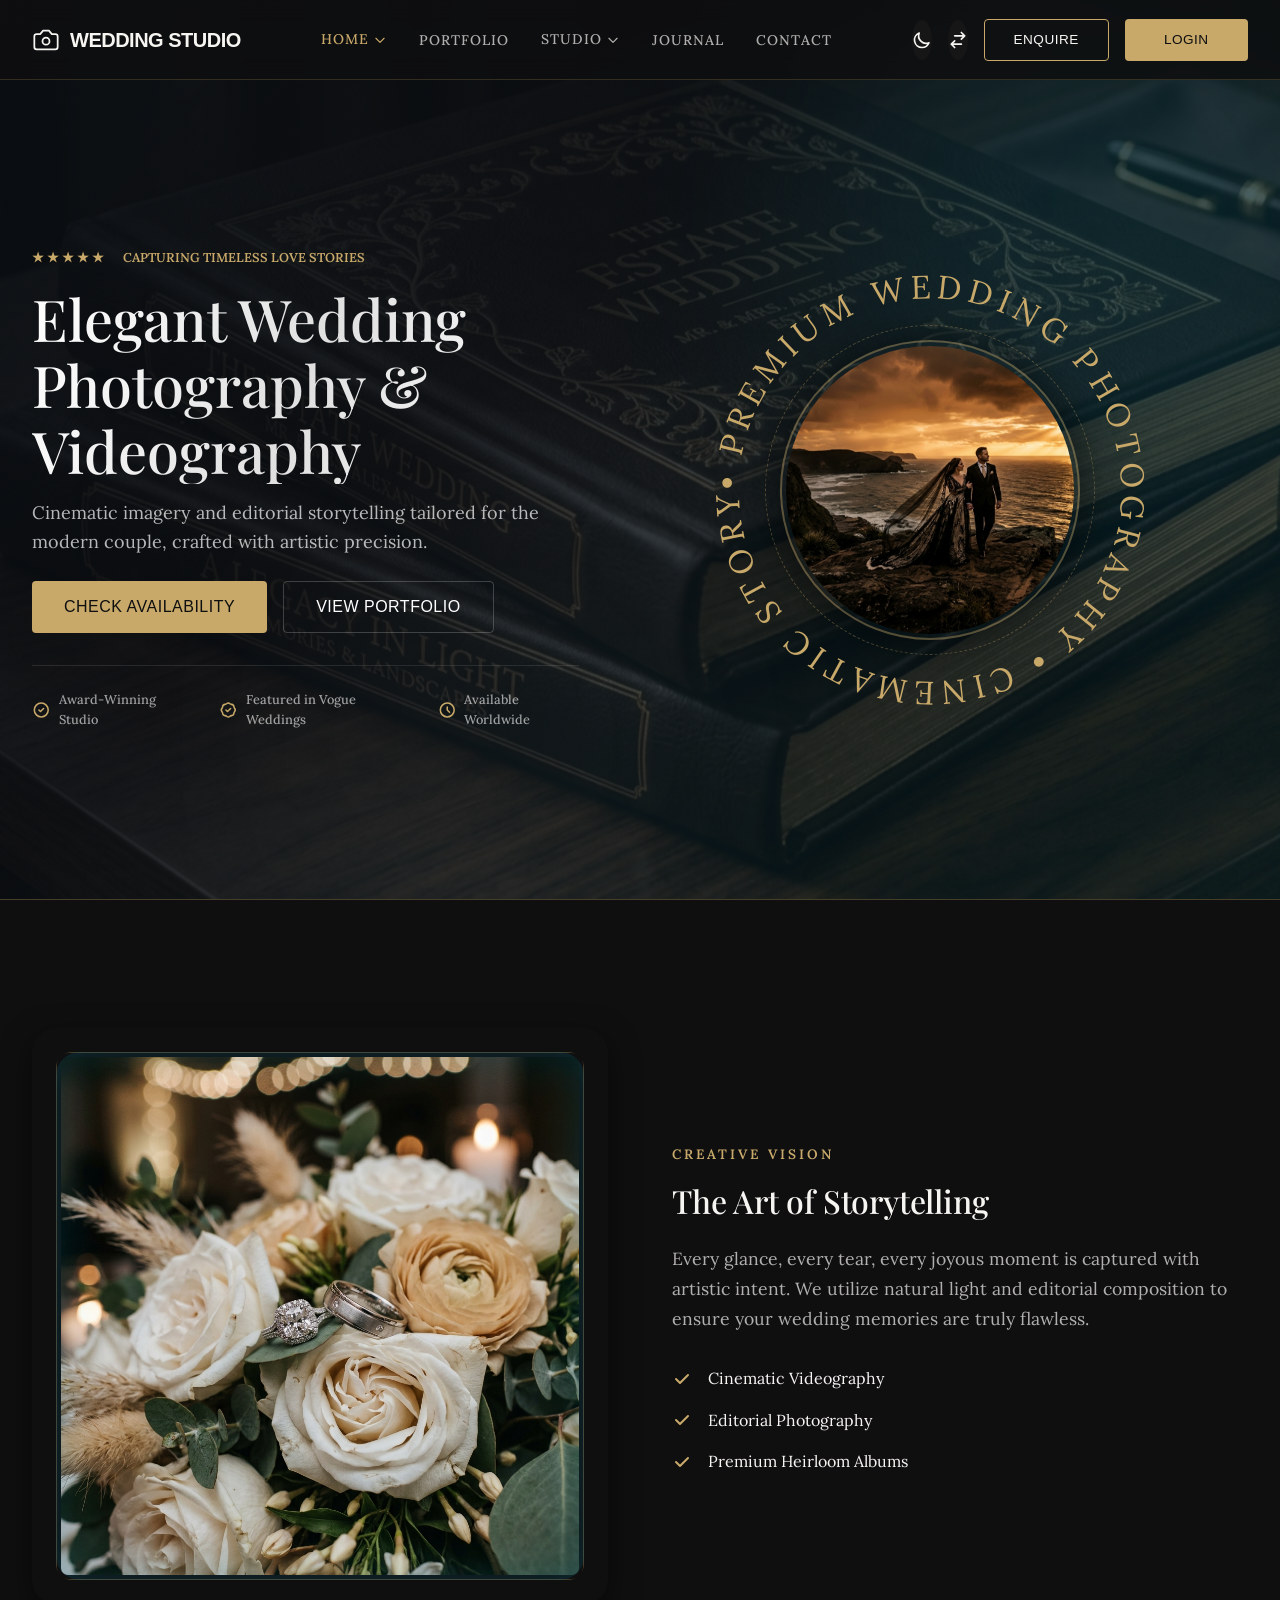
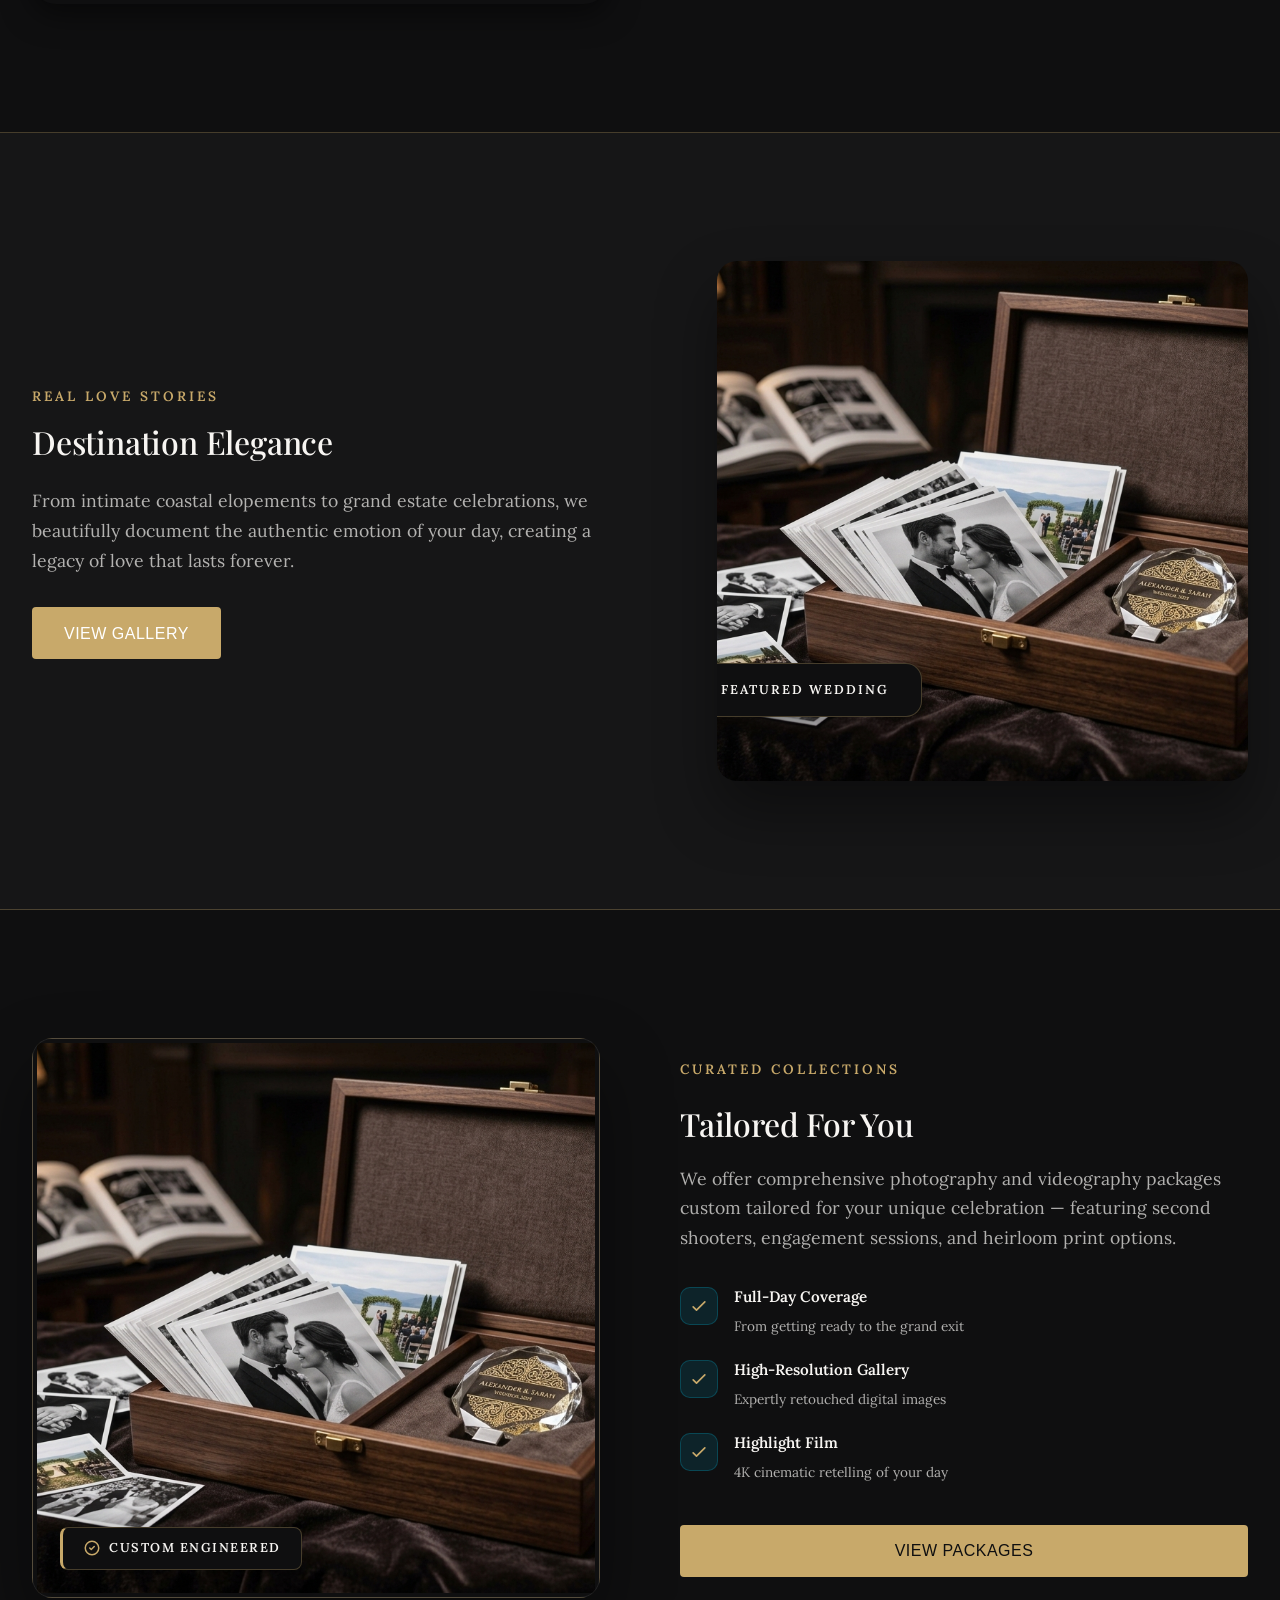
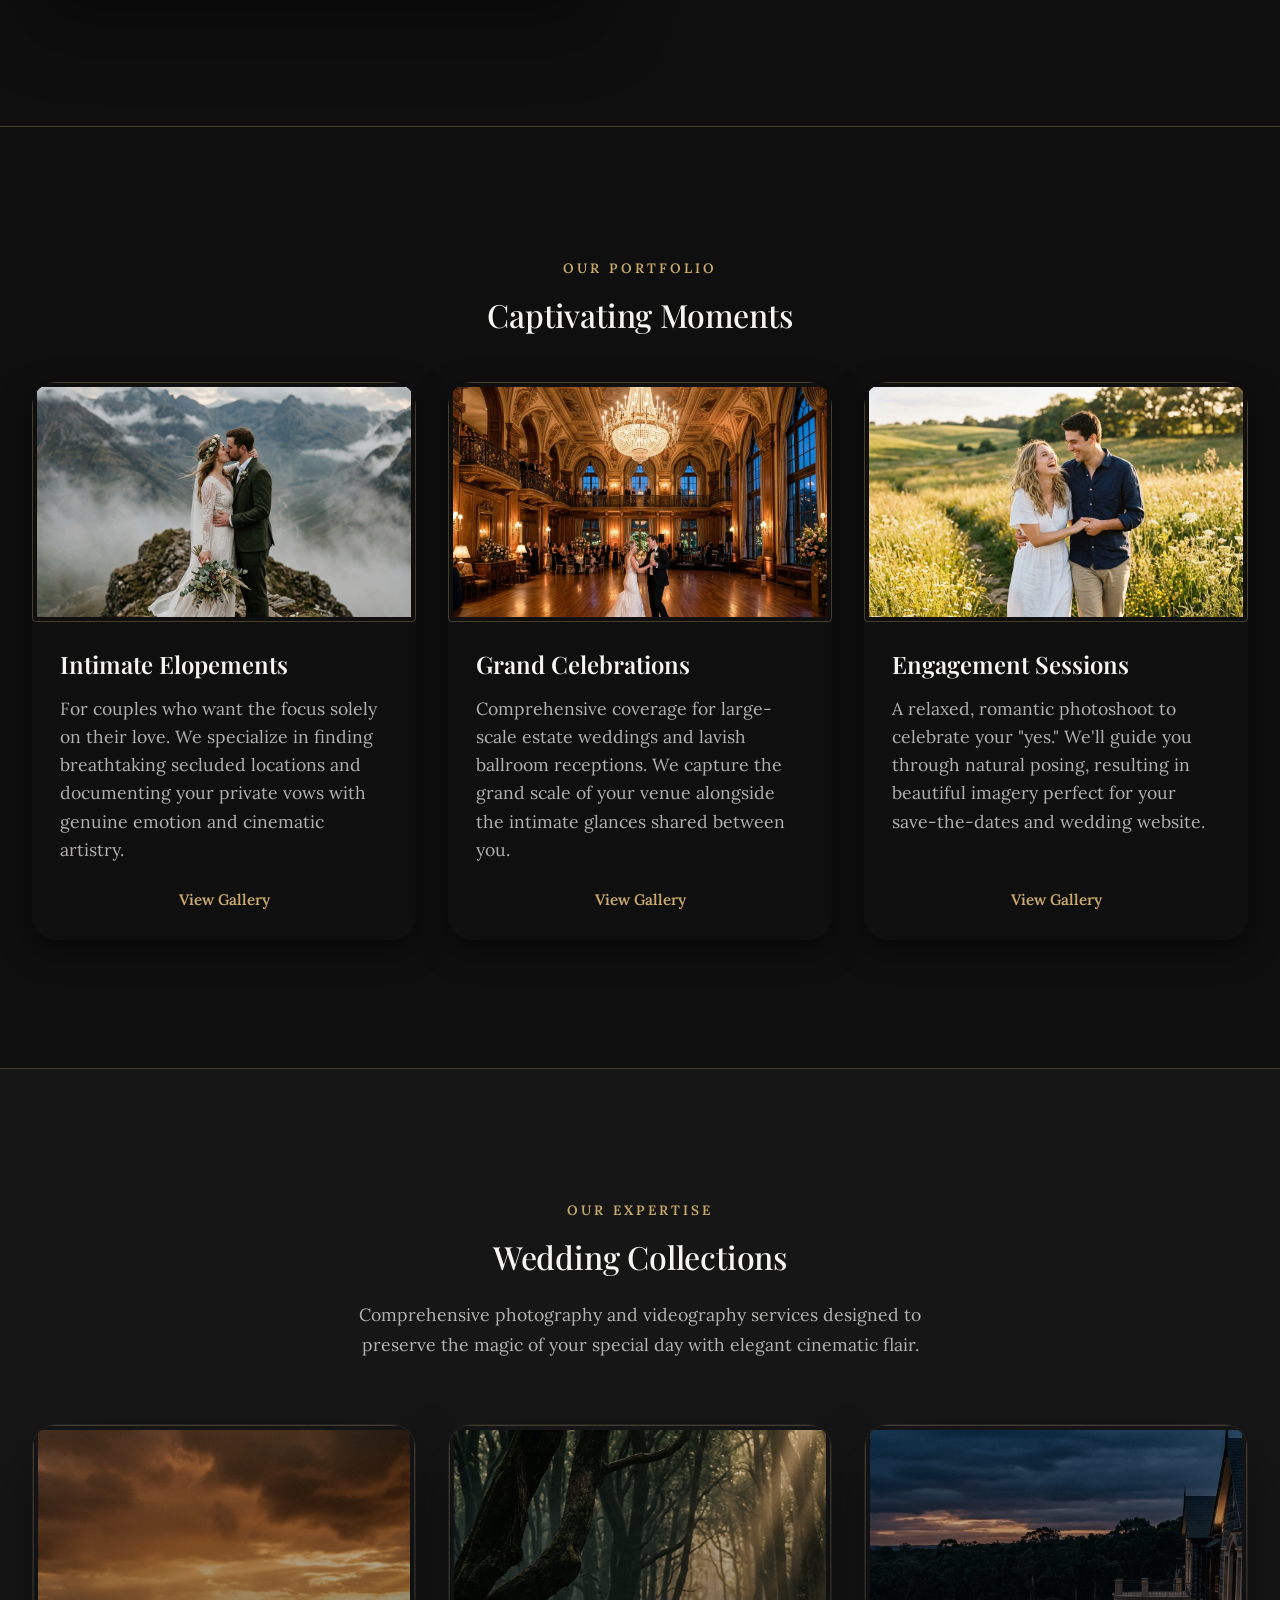
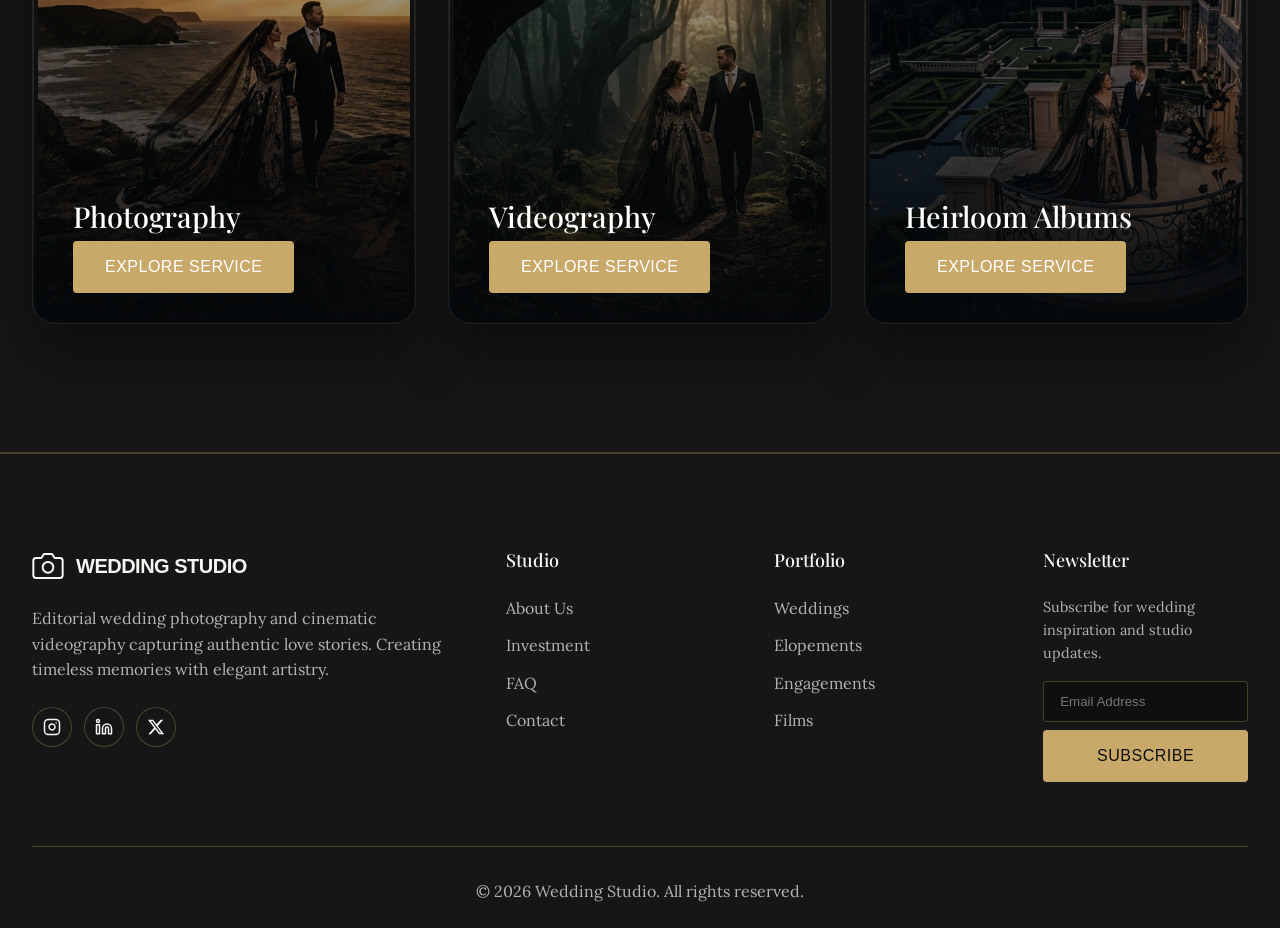
==== commit c8ed90c9: "1st commit" ====
--- a/index.html
+++ b/index.html
@@ -396,8 +396,8 @@
                         <a href="#" class="social-icon" aria-label="LinkedIn">
                             <svg width="18" height="18" fill="none" stroke="currentColor" stroke-width="2" stroke-linecap="round" stroke-linejoin="round" viewBox="0 0 24 24"><path d="M16 8a6 6 0 016 6v7h-4v-7a2 2 0 00-2-2 2 2 0 00-2 2v7h-4v-7a6 6 0 016-6z"></path><rect x="2" y="9" width="4" height="12"></rect><circle cx="4" cy="4" r="2"></circle></svg>
                         </a>
-                        <a href="#" class="social-icon" aria-label="Pinterest">
-                            <svg width="18" height="18" fill="none" stroke="currentColor" stroke-width="2" stroke-linecap="round" stroke-linejoin="round" viewBox="0 0 24 24"><line x1="12" y1="12" x2="12" y2="22"></line><path d="M12 12c-4-4 0-10 6-6s-6 10-6 10"></path></svg>
+                        <a href="#" class="social-icon" aria-label="X (formerly Twitter)">
+                            <svg width="18" height="18" viewBox="0 0 24 24" fill="currentColor" stroke="none"><path d="M18.244 2.25h3.308l-7.227 8.26 8.502 11.24H16.17l-5.214-6.817L4.99 21.75H1.68l7.73-8.835L1.254 2.25H8.08l4.713 6.231zm-1.161 17.52h1.833L7.084 4.126H5.117z"/></svg>
                         </a>
                     </div>
                 </div>
--- a/assets/css/rtl.css
+++ b/assets/css/rtl.css
@@ -35,3 +35,7 @@
 html[dir="rtl"] .fixed-toggles {
     justify-content: flex-start;
 }
+
+html[dir="rtl"] .sanctuary-features li {
+    text-align: right;
+}
